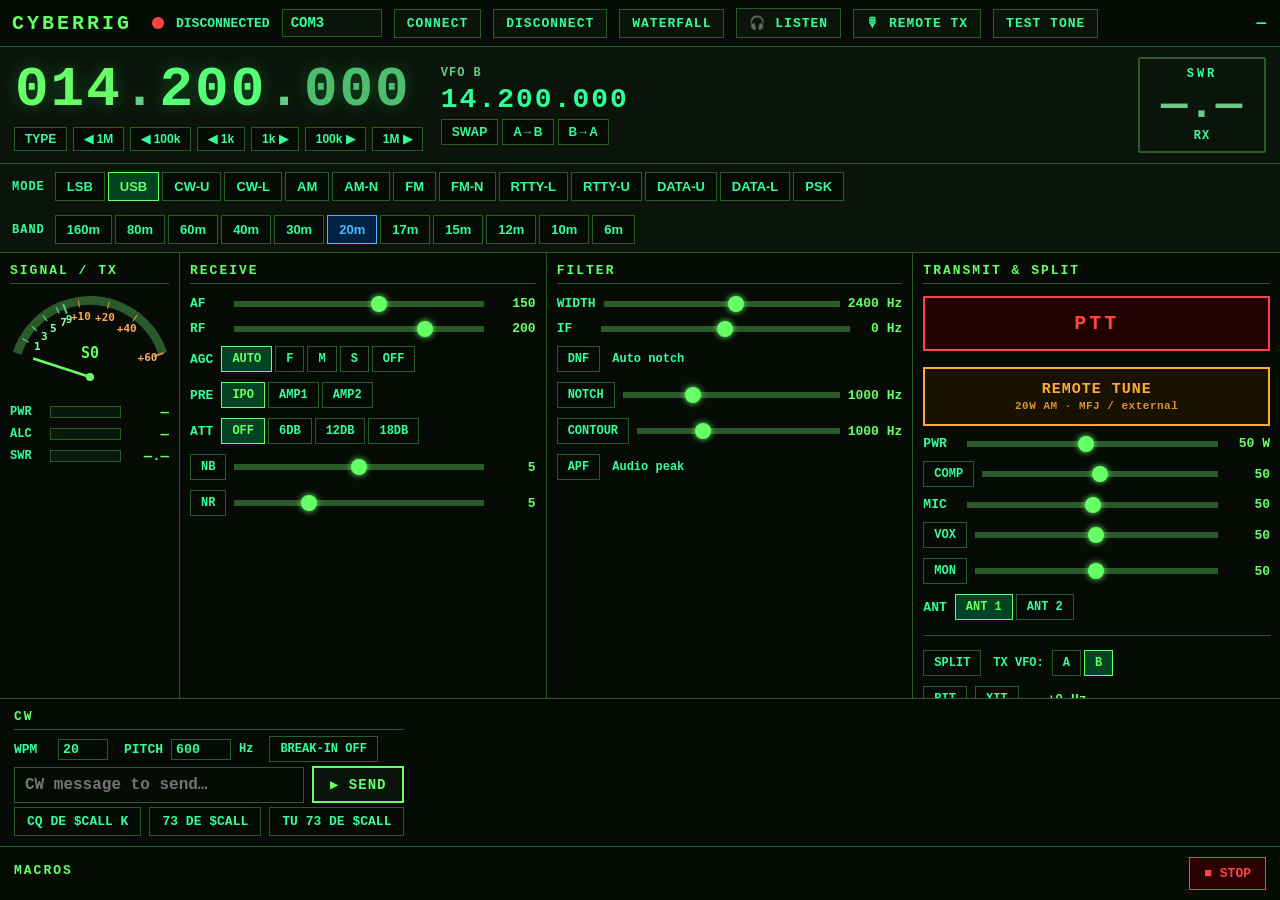
==== cyberrig/web/static/index.html @ a620d0f7 "Initial public release of CyberRig (WIP) Browser-based Yaesu FTDX10 control: CAT driver, FastAPI web" ====
<!doctype html>
<html lang="en">
<head>
<meta charset="utf-8">
<meta name="viewport" content="width=device-width, initial-scale=1, viewport-fit=cover">
<title>CyberRig — FTDX10</title>
<meta name="description" content="Yaesu FTDX10 remote rig control — VFO, S-meter, SWR, macros">
<meta name="theme-color" content="#0b140b">
<meta name="color-scheme" content="dark">
<meta name="mobile-web-app-capable" content="yes">
<meta name="apple-mobile-web-app-capable" content="yes">
<meta name="apple-mobile-web-app-status-bar-style" content="black-translucent">
<meta name="apple-mobile-web-app-title" content="CyberRig">
<meta name="application-name" content="CyberRig">
<link rel="manifest" href="/static/manifest.json">
<link rel="icon" type="image/png" sizes="32x32" href="/static/icons/favicon-32.png">
<link rel="icon" type="image/png" sizes="16x16" href="/static/icons/favicon-16.png">
<link rel="apple-touch-icon" href="/static/icons/apple-touch-icon.png">
<link rel="icon" href="/static/icons/favicon.ico" sizes="any">
<script src="/static/lan-audio.js"></script>
<script src="/static/remote-tx.js"></script>
<style>
.hdr-btn.active-listen { background: #003355; border-color: var(--blue); color: var(--blue); }
.hdr-btn.active-txarm { background: #3a2000; border-color: var(--orange); color: var(--orange); }
#ptt-btn.remote-armed {
  border-color: var(--orange); box-shadow: 0 0 8px #ff880044;
  user-select: none; -webkit-user-select: none; touch-action: none;
}
#ptt-btn.remote-armed:not(.on)::after {
  content: ' · HOLD';
  font-size: 12px; letter-spacing: 1px; opacity: 0.85;
}
#ptt-btn.remote-armed.on {
  background: var(--red); color: #000; border-color: #ff0000;
  box-shadow: 0 0 16px var(--red);
}
*, *::before, *::after { box-sizing: border-box; margin: 0; padding: 0; }
:root {
  --bg:      #060b06;
  --panel:   #0b140b;
  --border:  #2a5a2a;
  --green:   #33ff99;   /* primary text — bright */
  --gdim:    #66cc88;   /* secondary — was too dark at #007744 */
  --gbright: #66ff66;   /* active / emphasis */
  --orange:  #ffaa33;
  --red:     #ff4444;
  --blue:    #44bbff;
  --freq:    #55ff77;
  --tx-bg:   #2a0a00;
}
html, body { height: 100%; background: var(--bg); color: var(--green);
  font-family: Consolas, 'Cascadia Mono', 'Segoe UI Mono', 'Courier New', monospace;
  font-size: 15px; font-weight: 600; -webkit-font-smoothing: antialiased; }
body { display: flex; flex-direction: column; min-height: 100vh; }
button, input { font-weight: 700; }

/* ─── HEADER ─────────────────────────────────────────────────────── */
#hdr {
  display: flex; align-items: center; gap: 12px;
  background: #050c05; border-bottom: 1px solid var(--border);
  padding: 8px 12px; flex-shrink: 0; flex-wrap: wrap;
}
#hdr .logo { color: var(--gbright); font-weight: 800; font-size: 20px;
  letter-spacing: 3px; margin-right: 8px; }
#conn-dot { width: 12px; height: 12px; border-radius: 50%;
  background: var(--red); display: inline-block; }
#conn-dot.on { background: var(--gbright); box-shadow: 0 0 8px var(--gbright); }
#port-in { background: var(--panel); color: var(--green); border: 1px solid var(--border);
  padding: 5px 8px; width: 100px; font-family: inherit; font-size: 14px; font-weight: 700; }
.hdr-btn { background: var(--panel); color: var(--green); border: 1px solid var(--border);
  padding: 6px 12px; cursor: pointer; font-family: inherit; font-size: 13px; font-weight: 700;
  text-transform: uppercase; letter-spacing: 1px; }
.hdr-btn:hover { background: var(--border); color: var(--gbright); }
#tx-ind { color: var(--orange); font-weight: 800; display: none; padding: 4px 10px;
  border: 2px solid var(--orange); letter-spacing: 2px; font-size: 14px; }
#tx-ind.on { display: inline; }
#callsign { color: var(--green); margin-left: auto; letter-spacing: 2px;
  font-size: 16px; font-weight: 800; }

/* ─── FREQUENCY ──────────────────────────────────────────────────── */
#freq-area {
  background: var(--panel); border-bottom: 1px solid var(--border);
  padding: 10px 14px; display: flex; align-items: center; gap: 18px; flex-wrap: wrap;
}
#freq-main { display: flex; flex-direction: column; }
#freq-display {
  display: flex; align-items: stretch; gap: 0;
  font-size: 56px; font-weight: 800; color: var(--freq); letter-spacing: 0;
  line-height: 1; user-select: none;
  text-shadow: 0 0 18px #33ff6644;
  min-height: 1.1em;
}
#freq-display.tx { color: var(--orange); text-shadow: 0 0 18px #ff880066; }
#freq-display.tx .fdig { color: var(--orange); }
#freq-display .fsep {
  color: var(--gdim); padding: 0 2px; align-self: center;
  pointer-events: none; letter-spacing: 0;
}
#freq-display .fdig {
  display: inline-flex; align-items: center; justify-content: center;
  min-width: 0.62em; padding: 0 1px;
  cursor: ns-resize; border-radius: 3px;
  position: relative;
  color: var(--freq);
}
#freq-display .fdig.mhz { color: var(--gbright); }
#freq-display .fdig.hz { color: #55cc77; opacity: 0.92; }
#freq-display .fdig:hover {
  background: #0d3d2088;
  box-shadow: inset 0 0 0 1px #33ff6644;
}
/* Subtle top/bottom cues on hover */
#freq-display .fdig:hover::before,
#freq-display .fdig:hover::after {
  content: '';
  position: absolute; left: 15%; right: 15%; height: 2px;
  background: #66ff6644; pointer-events: none;
}
#freq-display .fdig:hover::before { top: 4px; }
#freq-display .fdig:hover::after { bottom: 4px; }
#freq-input-row { display: flex; align-items: center; gap: 6px; margin-top: 6px; }
#freq-in {
  display: none; background: var(--bg); color: var(--freq); border: 2px solid var(--freq);
  font-size: 28px; font-family: inherit; font-weight: 800; padding: 4px 8px; width: 240px;
}
.tune-btn {
  background: var(--bg); color: var(--green); border: 1px solid var(--border);
  padding: 4px 10px; cursor: pointer; font-size: 12px; font-weight: 700;
}
.tune-btn:hover { color: var(--gbright); border-color: var(--gbright); }
#vfo-b-area { display: flex; flex-direction: column; gap: 4px; }
#vfo-b-label { font-size: 12px; color: var(--gdim); font-weight: 700; letter-spacing: 1px; }
#vfo-b-freq { font-size: 28px; color: var(--green); letter-spacing: 2px; font-weight: 800; }
#vfo-btns { display: flex; gap: 4px; }
.small-btn {
  background: var(--bg); color: var(--green); border: 1px solid var(--border);
  padding: 5px 10px; cursor: pointer; font-size: 12px; font-weight: 700; text-transform: uppercase;
}
.small-btn:hover { color: var(--gbright); border-color: var(--gbright); }
.small-btn.active { background: var(--border); color: var(--gbright); }

/* ─── MODE + BAND ROWS ───────────────────────────────────────────── */
#mode-band {
  background: var(--panel); border-bottom: 1px solid var(--border);
  padding: 8px 12px; display: flex; gap: 14px; flex-wrap: wrap;
}
.mode-row, .band-row { display: flex; gap: 4px; flex-wrap: wrap; align-items: center; }
.row-label { color: var(--green); font-size: 12px; font-weight: 800; margin-right: 6px;
  letter-spacing: 1px; }
.mode-btn, .band-btn {
  background: var(--bg); color: var(--green); border: 1px solid var(--border);
  padding: 6px 11px; cursor: pointer; font-size: 13px; font-weight: 700; white-space: nowrap;
}
.mode-btn:hover, .band-btn:hover { color: var(--gbright); border-color: var(--gbright); }
.mode-btn.active { background: #004422; color: var(--gbright); border-color: var(--gbright);
  font-weight: 800; }
.band-btn.active { background: #002244; color: var(--blue); border-color: var(--blue);
  font-weight: 800; }

/* ─── MAIN CONTROLS GRID ─────────────────────────────────────────── */
#ctrl-grid {
  display: grid;
  grid-template-columns: 180px 1fr 1fr 1fr;
  gap: 0;
  flex: 1;
  overflow: auto;
}
.panel {
  border-right: 1px solid var(--border); border-bottom: 1px solid var(--border);
  padding: 10px; display: flex; flex-direction: column; gap: 10px;
}
.panel:last-child { border-right: none; }
.panel-title {
  font-size: 13px; color: var(--gbright); text-transform: uppercase;
  letter-spacing: 2px; border-bottom: 1px solid var(--border); padding-bottom: 5px;
  margin-bottom: 2px; font-weight: 800;
}

/* ─── S-METER ────────────────────────────────────────────────────── */
#smeter-canvas { display: block; width: 160px; height: 90px; }
.meter-bar-wrap { display: flex; flex-direction: column; gap: 6px; margin-top: 8px; }
.meter-row { display: flex; align-items: center; gap: 6px; }
.meter-label { font-size: 12px; color: var(--green); width: 34px; flex-shrink: 0; font-weight: 800; }
.meter-track { flex: 1; height: 12px; background: #0a1a0a; border: 1px solid var(--border);
  position: relative; overflow: hidden; }
.meter-fill { height: 100%; width: 0; transition: width 0.08s linear; }
.meter-fill.pwr { background: linear-gradient(90deg, #22cc55, var(--orange)); }
.meter-fill.alc { background: linear-gradient(90deg, #22cc55, #ffcc00 60%, var(--red)); }
.meter-fill.swr { background: linear-gradient(90deg, #33ee66 0%, #33ee66 35%, #ffcc00 50%, #ff8800 70%, var(--red) 100%); }
.meter-fill.sig { background: var(--gbright); }
.meter-num { font-size: 14px; color: var(--gbright); width: 42px; text-align: right;
  flex-shrink: 0; font-weight: 800; }
.meter-num.warn { color: var(--orange); }
.meter-num.danger { color: var(--red); text-shadow: 0 0 6px var(--red); }

/* Big SWR badge next to frequency — always on screen */
#swr-badge {
  margin-left: auto;
  min-width: 128px;
  padding: 8px 16px;
  border: 2px solid var(--border);
  background: #0a140a;
  text-align: center;
  border-radius: 2px;
}
#swr-badge.tx { border-color: var(--orange); box-shadow: 0 0 12px #ff880044; }
#swr-badge.hot { border-color: var(--red); box-shadow: 0 0 16px #ff333366; background: #1a0505; }
#swr-badge .swr-title {
  font-size: 12px; color: var(--green); letter-spacing: 3px; text-transform: uppercase;
  font-weight: 800;
}
#swr-badge .swr-value {
  font-size: 44px; font-weight: 800; color: var(--gdim); line-height: 1.1;
  letter-spacing: 1px;
}
#swr-badge.tx .swr-value { color: var(--gbright); }
#swr-badge.hot .swr-value { color: var(--red); text-shadow: 0 0 10px var(--red); }
#swr-badge .swr-hint {
  font-size: 12px; color: var(--green); letter-spacing: 1px; min-height: 14px; font-weight: 700;
}

/* ─── GENERIC CONTROLS ───────────────────────────────────────────── */
.ctrl-row { display: flex; align-items: center; gap: 8px; flex-wrap: wrap; }
.ctrl-label { font-size: 13px; color: var(--green); min-width: 36px; font-weight: 800; }
.ctrl-val { font-size: 13px; color: var(--gbright); min-width: 44px; text-align: right;
  font-weight: 800; }
input[type="range"] {
  -webkit-appearance: none; flex: 1; height: 6px;
  background: var(--border); outline: none; min-width: 60px;
}
input[type="range"]::-webkit-slider-thumb {
  -webkit-appearance: none; width: 16px; height: 16px; border-radius: 50%;
  background: var(--gbright); cursor: pointer; box-shadow: 0 0 6px var(--gbright);
}
input[type="range"]::-moz-range-thumb {
  width: 16px; height: 16px; border-radius: 50%;
  background: var(--gbright); cursor: pointer; border: none;
}
.btn-group { display: flex; gap: 3px; flex-wrap: wrap; }
.tgl {
  background: var(--bg); color: var(--green); border: 1px solid var(--border);
  padding: 5px 10px; cursor: pointer; font-size: 12px; font-family: inherit; font-weight: 700;
  text-transform: uppercase;
}
.tgl:hover { color: var(--gbright); border-color: var(--gbright); }
.tgl.active { background: #004422; color: var(--gbright); border-color: var(--gbright);
  font-weight: 800; }
.tgl.danger { border-color: #550000; }
.tgl.danger.active { background: #440000; color: var(--red); border-color: var(--red); }
.tgl.warn.active { background: #2a1a00; color: var(--orange); border-color: var(--orange); }

/* ─── PTT + REMOTE TUNE ──────────────────────────────────────────── */
#ptt-btn {
  width: 100%; padding: 14px; font-size: 20px; font-weight: 800;
  font-family: inherit; letter-spacing: 3px; cursor: pointer; border: 2px solid var(--red);
  background: #220000; color: var(--red); text-transform: uppercase; transition: all 0.1s;
}
#ptt-btn.on {
  background: var(--red); color: #000; border-color: #ff0000;
  box-shadow: 0 0 16px var(--red);
}
#remote-tune-btn {
  width: 100%; padding: 12px; font-size: 15px; font-weight: 800;
  font-family: inherit; letter-spacing: 1px; cursor: pointer;
  border: 2px solid var(--orange); background: #1a1200; color: var(--orange);
  text-transform: uppercase; transition: all 0.1s; margin-top: 6px;
}
#remote-tune-btn:hover { background: #2a1a00; }
#remote-tune-btn.on {
  background: var(--orange); color: #000; border-color: #ffcc00;
  box-shadow: 0 0 18px #ff8800aa; animation: tune-pulse 1.2s ease-in-out infinite;
}
#remote-tune-btn .tune-sub {
  display: block; font-size: 11px; font-weight: 700; letter-spacing: 0.5px;
  opacity: 0.85; margin-top: 2px; text-transform: none;
}
@keyframes tune-pulse {
  0%, 100% { box-shadow: 0 0 10px #ff880066; }
  50% { box-shadow: 0 0 22px #ffaa00cc; }
}

/* ─── CW PANEL ───────────────────────────────────────────────────── */
#cw-panel {
  border-top: 1px solid var(--border); padding: 10px 14px;
  display: flex; gap: 12px; align-items: flex-start; flex-wrap: wrap; flex-shrink: 0;
}
#cw-input {
  flex: 1; background: var(--bg); color: var(--gbright); border: 1px solid var(--border);
  font-family: inherit; font-size: 16px; font-weight: 700; padding: 8px 10px; min-width: 200px;
}
#cw-input:focus { outline: none; border-color: var(--gbright); }
#cw-send-btn {
  background: var(--panel); color: var(--gbright); border: 2px solid var(--gbright);
  padding: 8px 16px; cursor: pointer; font-family: inherit; font-size: 14px; font-weight: 800;
  letter-spacing: 1px;
}
#cw-send-btn:hover { background: var(--gbright); color: #000; }
.cw-quick-btn {
  background: var(--bg); color: var(--green); border: 1px solid var(--border);
  padding: 6px 12px; cursor: pointer; font-family: inherit; font-size: 13px; font-weight: 700;
}
.cw-quick-btn:hover { color: var(--gbright); border-color: var(--gbright); }

/* ─── MACRO PANEL ────────────────────────────────────────────────── */
#macro-panel {
  border-top: 1px solid var(--border); padding: 10px 14px;
  display: flex; gap: 8px; align-items: center; flex-wrap: wrap; flex-shrink: 0;
  background: #050c05;
}
.macro-btn {
  background: var(--panel); color: var(--green); border: 1px solid var(--border);
  padding: 8px 14px; cursor: pointer; font-family: inherit; font-size: 13px; font-weight: 700;
}
.macro-btn:hover { color: var(--gbright); border-color: var(--gbright); }
.macro-btn.running { color: var(--orange); border-color: var(--orange);
  background: #1a0f00; }
#macro-stop {
  background: #2a0000; color: var(--red); border: 1px solid var(--red);
  padding: 8px 14px; cursor: pointer; font-family: inherit; font-size: 13px; font-weight: 800;
  margin-left: auto;
}
#macro-stop:hover { background: var(--red); color: #000; }

/* ─── SPLIT/RIT section ──────────────────────────────────────────── */
.rit-row { display: flex; align-items: center; gap: 4px; }
#rit-offset-disp { font-size: 13px; color: var(--gbright); min-width: 60px; text-align: right; }

/* ─── responsive ─────────────────────────────────────────────────── */
@media (max-width: 900px) {
  #ctrl-grid { grid-template-columns: 1fr 1fr; }
}
@media (max-width: 600px) {
  #ctrl-grid { grid-template-columns: 1fr; }
  #freq-display { font-size: 32px; }
}
</style>
</head>
<body>

<!-- ═══════════════════════════════════════════════════════════════════════ -->
<!--  HEADER                                                                -->
<!-- ═══════════════════════════════════════════════════════════════════════ -->
<header id="hdr">
  <span class="logo">CYBERRIG</span>
  <span id="conn-dot" title="Connection status"></span>
  <span id="conn-label" style="font-size:13px;font-weight:700;color:var(--green)">DISCONNECTED</span>
  <input id="port-in" type="text" value="COM3" placeholder="COM port" title="Serial port">
  <button class="hdr-btn" onclick="doConnect()">CONNECT</button>
  <button class="hdr-btn" onclick="doDisconnect()">DISCONNECT</button>
  <button class="hdr-btn" onclick="openWaterfall()" title="Audio FFT waterfall (separate window)">WATERFALL</button>
  <button class="hdr-btn" id="listen-btn" onclick="toggleLanAudio()"
          title="Stream FTDX10 RX audio over Tailscale/LAN">🎧 LISTEN</button>
  <button class="hdr-btn" id="txarm-btn" onclick="toggleRemoteTxArm()"
          title="Arm remote mic TX (USB audio out + CAT PTT). Then HOLD the PTT button to talk SSB/DATA.">🎙 REMOTE TX</button>
  <button class="hdr-btn" id="txtone-btn" onclick="remoteTxTestTone()"
          title="Key radio and play 700 Hz test tone for 2s — proves USB TX path without mic">TEST TONE</button>
  <span id="tx-ind">TX</span>
  <span id="callsign">—</span>
</header>

<!-- ═══════════════════════════════════════════════════════════════════════ -->
<!--  FREQUENCY DISPLAY                                                     -->
<!-- ═══════════════════════════════════════════════════════════════════════ -->
<section id="freq-area">
  <div id="freq-main">
    <div id="freq-display"
         title="Top half of digit: + · Bottom half: − · Wheel: step that digit · Long-press or TYPE: enter freq">
      <!-- filled by renderFreqDisplay() -->
    </div>
    <div id="freq-input-row">
      <input id="freq-in" type="text" placeholder="MHz e.g. 14.2"
             onkeydown="freqKey(event)" onblur="freqCancel()">
      <button class="tune-btn" id="freq-type-btn" onclick="freqClick()"
              title="Type frequency (MHz / kHz / Hz)">TYPE</button>
      <button class="tune-btn" onclick="tune(-1000000)">◀ 1M</button>
      <button class="tune-btn" onclick="tune(-100000)">◀ 100k</button>
      <button class="tune-btn" onclick="tune(-1000)">◀ 1k</button>
      <button class="tune-btn" onclick="tune(1000)">1k ▶</button>
      <button class="tune-btn" onclick="tune(100000)">100k ▶</button>
      <button class="tune-btn" onclick="tune(1000000)">1M ▶</button>
    </div>
  </div>

  <div id="vfo-b-area">
    <div id="vfo-b-label">VFO B</div>
    <div id="vfo-b-freq">14.200.000</div>
    <div id="vfo-btns">
      <button class="small-btn" onclick="api('/api/vfo_swap')">SWAP</button>
      <button class="small-btn" onclick="api('/api/vfo_a_to_b')">A→B</button>
      <button class="small-btn" onclick="api('/api/vfo_b_to_a')">B→A</button>
    </div>
  </div>

  <!-- Always-visible SWR — critical for live tune / TX safety -->
  <div id="swr-badge" title="SWR from radio RM meter (approx. ratio during TX)">
    <div class="swr-title">SWR</div>
    <div class="swr-value" id="swr-big">—.—</div>
    <div class="swr-hint" id="swr-hint">RX</div>
  </div>
</section>

<!-- ═══════════════════════════════════════════════════════════════════════ -->
<!--  MODE + BAND ROWS                                                      -->
<!-- ═══════════════════════════════════════════════════════════════════════ -->
<section id="mode-band">
  <div class="mode-row">
    <span class="row-label">MODE</span>
    <div id="mode-btns" class="btn-group">
      <!-- filled by JS -->
    </div>
  </div>
  <div class="band-row">
    <span class="row-label">BAND</span>
    <div class="btn-group" id="band-btns">
      <!-- filled by JS -->
    </div>
  </div>
</section>

<!-- ═══════════════════════════════════════════════════════════════════════ -->
<!--  MAIN CONTROLS GRID                                                    -->
<!-- ═══════════════════════════════════════════════════════════════════════ -->
<div id="ctrl-grid">

  <!-- ── S-METER + TX METERS (always visible) ──────────────────────── -->
  <div class="panel" id="smeter-panel">
    <div class="panel-title">Signal / TX</div>
    <canvas id="smeter-canvas" width="160" height="90"></canvas>
    <div class="meter-bar-wrap" id="tx-meters">
      <div class="meter-row">
        <span class="meter-label">PWR</span>
        <div class="meter-track"><div class="meter-fill pwr" id="m-pwr"></div></div>
        <span class="meter-num" id="m-pwr-num">—</span>
      </div>
      <div class="meter-row">
        <span class="meter-label">ALC</span>
        <div class="meter-track"><div class="meter-fill alc" id="m-alc"></div></div>
        <span class="meter-num" id="m-alc-num">—</span>
      </div>
      <div class="meter-row">
        <span class="meter-label">SWR</span>
        <div class="meter-track"><div class="meter-fill swr" id="m-swr"></div></div>
        <span class="meter-num" id="m-swr-num">—.—</span>
      </div>
    </div>
  </div>

  <!-- ── RX CONTROLS ───────────────────────────────────────────────── -->
  <div class="panel">
    <div class="panel-title">Receive</div>

    <div class="ctrl-row">
      <span class="ctrl-label">AF</span>
      <input type="range" min="0" max="255" value="150" id="af-sl"
             oninput="sliderChange('af_gain','af-sl','af-val', v => api('/api/af_gain',{val:+v}))">
      <span class="ctrl-val" id="af-val">150</span>
    </div>
    <div class="ctrl-row">
      <span class="ctrl-label">RF</span>
      <input type="range" min="0" max="255" value="200" id="rf-sl"
             oninput="sliderChange('rf_gain','rf-sl','rf-val', v => api('/api/rf_gain',{val:+v}))">
      <span class="ctrl-val" id="rf-val">200</span>
    </div>

    <div class="ctrl-row">
      <span class="ctrl-label" style="min-width:20px">AGC</span>
      <div class="btn-group" id="agc-btns">
        <button class="tgl" onclick="setAGC('AUTO')">AUTO</button>
        <button class="tgl" onclick="setAGC('FAST')">F</button>
        <button class="tgl" onclick="setAGC('MID')">M</button>
        <button class="tgl" onclick="setAGC('SLOW')">S</button>
        <button class="tgl" onclick="setAGC('OFF')">OFF</button>
      </div>
    </div>

    <div class="ctrl-row">
      <span class="ctrl-label" style="min-width:20px">PRE</span>
      <div class="btn-group" id="preamp-btns">
        <button class="tgl" onclick="api('/api/preamp',{mode:'IPO'})">IPO</button>
        <button class="tgl" onclick="api('/api/preamp',{mode:'AMP1'})">AMP1</button>
        <button class="tgl" onclick="api('/api/preamp',{mode:'AMP2'})">AMP2</button>
      </div>
    </div>
    <div class="ctrl-row">
      <span class="ctrl-label" style="min-width:20px">ATT</span>
      <div class="btn-group" id="att-btns">
        <button class="tgl" onclick="api('/api/att',{mode:'OFF'})">OFF</button>
        <button class="tgl" onclick="api('/api/att',{mode:'6dB'})">6dB</button>
        <button class="tgl" onclick="api('/api/att',{mode:'12dB'})">12dB</button>
        <button class="tgl" onclick="api('/api/att',{mode:'18dB'})">18dB</button>
      </div>
    </div>

    <div class="ctrl-row">
      <button class="tgl" id="nb-btn" onclick="toggleNB()">NB</button>
      <input type="range" min="0" max="10" value="5" id="nb-sl"
             oninput="sliderChange('nb_level','nb-sl','nb-val', v => api('/api/nb',{on:state.nb,level:+v}))">
      <span class="ctrl-val" id="nb-val">5</span>
    </div>
    <div class="ctrl-row">
      <button class="tgl" id="nr-btn" onclick="toggleNR()">NR</button>
      <input type="range" min="1" max="15" value="5" id="nr-sl"
             oninput="sliderChange('nr_level','nr-sl','nr-val', v => api('/api/nr',{on:state.nr,level:+v}))">
      <span class="ctrl-val" id="nr-val">5</span>
    </div>
  </div>

  <!-- ── FILTER ────────────────────────────────────────────────────── -->
  <div class="panel">
    <div class="panel-title">Filter</div>

    <div class="ctrl-row">
      <span class="ctrl-label">WIDTH</span>
      <input type="range" min="0" max="23" value="13" id="sh-sl"
             oninput="shChange()">
      <span class="ctrl-val" id="sh-val">2400 Hz</span>
    </div>
    <div class="ctrl-row">
      <span class="ctrl-label">IF</span>
      <input type="range" min="-1200" max="1200" step="20" value="0" id="ifs-sl"
             oninput="ifsChange()">
      <span class="ctrl-val" id="ifs-val">0</span>
    </div>

    <div class="ctrl-row">
      <button class="tgl" id="dnf-btn" onclick="toggleDNF()">DNF</button>
      <span style="font-size:12px;font-weight:700;color:var(--green);margin-left:4px">Auto notch</span>
    </div>

    <div class="ctrl-row">
      <button class="tgl" id="notch-btn" onclick="toggleNotch()">NOTCH</button>
      <input type="range" min="10" max="3200" step="10" value="1000" id="notch-sl"
             oninput="notchFreqChange()">
      <span class="ctrl-val" id="notch-val">1000</span>
    </div>

    <div class="ctrl-row">
      <button class="tgl" id="ctr-btn" onclick="toggleContour()">CONTOUR</button>
      <input type="range" min="10" max="3200" step="10" value="1000" id="ctr-sl"
             oninput="ctrFreqChange()">
      <span class="ctrl-val" id="ctr-val">1000</span>
    </div>

    <div class="ctrl-row">
      <button class="tgl" id="apf-btn" onclick="toggleAPF()">APF</button>
      <span style="font-size:12px;font-weight:700;color:var(--green);margin-left:4px">Audio peak</span>
    </div>
  </div>

  <!-- ── TX + SPLIT/RIT ────────────────────────────────────────────── -->
  <div class="panel">
    <div class="panel-title">Transmit &amp; Split</div>

    <button type="button" id="ptt-btn">PTT</button>
    <!-- Remote autotuner (MFJ-994BRT) — continuous ~20W AM carrier. NOT internal ATU. -->
    <button id="remote-tune-btn" onclick="toggleRemoteTune()"
            title="Keys ~20W AM carrier for remote autotuner (MFJ). Not the FTDX10 internal ATU.">
      <span id="remote-tune-label">REMOTE TUNE</span>
      <span class="tune-sub" id="remote-tune-sub">20W AM · MFJ / external</span>
    </button>

    <div class="ctrl-row">
      <span class="ctrl-label">PWR</span>
      <input type="range" min="5" max="100" value="50" id="pwr-sl"
             oninput="sliderChange('power','pwr-sl','pwr-val', v => api('/api/power',{watts:+v}))">
      <span class="ctrl-val" id="pwr-val">50 W</span>
    </div>

    <div class="ctrl-row">
      <button class="tgl" id="comp-btn" onclick="toggleComp()">COMP</button>
      <input type="range" min="0" max="100" value="50" id="comp-sl"
             oninput="sliderChange('comp_level','comp-sl','comp-val', v => api('/api/compressor',{on:state.compressor,level:+v}))">
      <span class="ctrl-val" id="comp-val">50</span>
    </div>
    <div class="ctrl-row">
      <span class="ctrl-label">MIC</span>
      <input type="range" min="0" max="100" value="50" id="mic-sl"
             oninput="sliderChange('mic_gain','mic-sl','mic-val', v => api('/api/mic_gain',{val:+v}))">
      <span class="ctrl-val" id="mic-val">50</span>
    </div>
    <div class="ctrl-row">
      <button class="tgl" id="vox-btn" onclick="toggleVOX()">VOX</button>
      <input type="range" min="0" max="100" value="50" id="vox-sl"
             oninput="sliderChange('vox_gain','vox-sl','vox-val', v => api('/api/vox',{on:state.vox,gain:+v}))">
      <span class="ctrl-val" id="vox-val">50</span>
    </div>
    <div class="ctrl-row">
      <button class="tgl" id="mon-btn" onclick="toggleMon()">MON</button>
      <input type="range" min="0" max="100" value="50" id="mon-sl"
             oninput="sliderChange('mon_level','mon-sl','mon-val', v => api('/api/monitor',{on:state.monitor,level:+v}))">
      <span class="ctrl-val" id="mon-val">50</span>
    </div>

    <div class="ctrl-row">
      <span class="ctrl-label" style="min-width:20px">ANT</span>
      <div class="btn-group" id="ant-btns">
        <button class="tgl" onclick="api('/api/antenna',{ant:1})">ANT 1</button>
        <button class="tgl" onclick="api('/api/antenna',{ant:2})">ANT 2</button>
      </div>
    </div>

    <hr style="border-color:var(--border); margin:4px 0">

    <div class="ctrl-row">
      <button class="tgl" id="split-btn" onclick="toggleSplit()">SPLIT</button>
      <span style="font-size:12px;font-weight:700;color:var(--green);margin-left:4px">TX VFO:</span>
      <div class="btn-group" id="txvfo-btns">
        <button class="tgl" onclick="api('/api/split',{on:state.split,tx_vfo:'A'})">A</button>
        <button class="tgl" onclick="api('/api/split',{on:state.split,tx_vfo:'B'})">B</button>
      </div>
    </div>

    <div class="ctrl-row">
      <button class="tgl" id="rit-btn" onclick="toggleRIT()">RIT</button>
      <button class="tgl" id="xit-btn" onclick="toggleXIT()">XIT</button>
      <span class="ctrl-val" id="rit-offset-disp">+0 Hz</span>
    </div>
    <div class="ctrl-row rit-row">
      <button class="tgl" onclick="api('/api/rit_down')" title="-100 Hz">◀</button>
      <button class="tgl" onclick="api('/api/rit_clear')">ZERO</button>
      <button class="tgl" onclick="api('/api/rit_up')" title="+100 Hz">▶</button>
    </div>
  </div>

</div><!-- #ctrl-grid -->

<!-- ═══════════════════════════════════════════════════════════════════════ -->
<!--  CW PANEL                                                              -->
<!-- ═══════════════════════════════════════════════════════════════════════ -->
<section id="cw-panel">
  <div style="display:flex;flex-direction:column;gap:4px;min-width:200px">
    <div class="panel-title">CW</div>
    <div class="ctrl-row">
      <span class="ctrl-label">WPM</span>
      <input type="number" min="4" max="60" value="20" id="cw-wpm"
             style="width:50px;background:var(--bg);color:var(--green);border:1px solid var(--border);font-family:inherit;padding:2px 4px"
             onchange="api('/api/cw_speed',{wpm:+this.value})">
      <span class="ctrl-label" style="margin-left:8px">PITCH</span>
      <input type="number" min="300" max="1050" step="10" value="600" id="cw-pitch"
             style="width:60px;background:var(--bg);color:var(--green);border:1px solid var(--border);font-family:inherit;padding:2px 4px"
             onchange="api('/api/cw_pitch',{hz:+this.value})">
      <span style="font-size:12px;font-weight:700;color:var(--green)">Hz</span>
      <button class="tgl" id="bi-btn" onclick="toggleBI()" style="margin-left:8px">BREAK-IN OFF</button>
    </div>
    <div class="ctrl-row" style="flex-wrap:nowrap">
      <input id="cw-input" type="text" placeholder="CW message to send…">
      <button id="cw-send-btn" onclick="cwSend()">▶ SEND</button>
    </div>
    <div class="ctrl-row">
      <button class="cw-quick-btn" id="cq-btn" onclick="cwQuick('cq')">CQ DE $CALL K</button>
      <button class="cw-quick-btn" onclick="cwQuick('73')">73 DE $CALL</button>
      <button class="cw-quick-btn" onclick="cwQuick('tu')">TU 73 DE $CALL</button>
    </div>
  </div>
</section>

<!-- ═══════════════════════════════════════════════════════════════════════ -->
<!--  MACRO PANEL                                                           -->
<!-- ═══════════════════════════════════════════════════════════════════════ -->
<section id="macro-panel">
  <span class="panel-title" style="border:none;margin-right:4px">MACROS</span>
  <div id="macro-btns" style="display:flex;gap:4px;flex-wrap:wrap;flex:1"></div>
  <button id="macro-stop" onclick="api('/api/macros/stop')">■ STOP</button>
</section>

<!-- ═══════════════════════════════════════════════════════════════════════ -->
<!--  JAVASCRIPT                                                            -->
<!-- ═══════════════════════════════════════════════════════════════════════ -->
<script>
const MODES = ['LSB','USB','CW-U','CW-L','AM','AM-N','FM','FM-N',
               'RTTY-L','RTTY-U','DATA-U','DATA-L','PSK'];
const BANDS = ['160m','80m','60m','40m','30m','20m','17m','15m','12m','10m','6m'];
const BAND_FREQ = {
  '160m':1850000,'80m':3800000,'60m':5371500,'40m':7200000,
  '30m':10125000,'20m':14200000,'17m':18130000,'15m':21300000,
  '12m':24940000,'10m':28500000,'6m':50125000
};
const BAND_EDGES = {
  '160m':[1800000,2000000],'80m':[3500000,4000000],'60m':[5330500,5403500],
  '40m':[7000000,7300000],'30m':[10100000,10150000],'20m':[14000000,14350000],
  '17m':[18068000,18168000],'15m':[21000000,21450000],'12m':[24890000,24990000],
  '10m':[28000000,29700000],'6m':[50000000,54000000]
};
let callsign = '';
let macros = [];

let state = {
  connected:false, freq_a:14200000, freq_b:14200000, mode:'USB',
  smeter:0, is_tx:false, power:50, power_meter:0, alc_meter:0, swr_meter:0,
  tune_active:false, tune_watts:20, tune_mode:'AM', tune_timeout_sec:90,
  po_max_watts:100, po_cal:0.67,
  split:false, tx_vfo:'B', rit:false, xit:false, rit_offset:0,
  sh:13, sh_hz:2400, if_shift:0, af_gain:150, rf_gain:200,
  agc:'AUTO', preamp:'IPO', att:'OFF', nb:false, nb_level:5,
  nr:false, nr_level:5, dnf:false, notch:false, notch_pos:1000,
  contour:false, contour_freq:1000, apf:false, compressor:false, comp_level:50,
  vox:false, vox_gain:50, vox_delay:100, monitor:false, mon_level:50,
  cw_speed:20, cw_pitch:600, cw_breakin:false, cw_delay:200,
  antenna:1, locked:false, mic_gain:50, macro_running:false
};

// ── Helpers ────────────────────────────────────────────────────────────
function formatFreq(hz) {
  const M = Math.floor(hz / 1000000);
  const k = Math.floor((hz % 1000000) / 1000);
  const h = hz % 1000;
  return `${M}.${String(k).padStart(3,'0')}.${String(h).padStart(3,'0')}`;
}

// 9 digits MMM.kkk.hhh — step for digit index 0..8 (100 MHz … 1 Hz)
const DIGIT_STEPS = [1e8, 1e7, 1e6, 1e5, 1e4, 1e3, 1e2, 1e1, 1e0];
// Long-press opens type-in; short press always nudges (never opens entry on double-click).
const FREQ_LONG_PRESS_MS = 650;
let _digitPtr = null; // { idx, y0, timer, opened }

function renderFreqDisplay(hz) {
  const el = document.getElementById('freq-display');
  if (!el || el.dataset.editing === '1') return;
  const digits = String(Math.max(0, Math.min(999999999, Math.round(hz)))).padStart(9, '0');
  // Rebuild only if digit string changed (preserve hover DOM stability where possible)
  if (el.dataset.digits === digits && el.childElementCount > 0) return;
  el.dataset.digits = digits;
  el.innerHTML = '';
  for (let i = 0; i < 9; i++) {
    if (i === 3 || i === 6) {
      const sep = document.createElement('span');
      sep.className = 'fsep';
      sep.textContent = '.';
      el.appendChild(sep);
    }
    const d = document.createElement('span');
    d.className = 'fdig' + (i < 3 ? ' mhz' : i >= 6 ? ' hz' : '');
    d.dataset.idx = String(i);
    d.textContent = digits[i];
    // pointer events: short = top/bottom nudge; long-press = type entry (no dblclick)
    d.addEventListener('pointerdown', onDigitPointerDown);
    d.addEventListener('pointerup', onDigitPointerUp);
    d.addEventListener('pointercancel', onDigitPointerCancel);
    d.addEventListener('lostpointercapture', onDigitPointerCancel);
    d.addEventListener('wheel', onDigitWheel, { passive: false });
    // Never open type-in on double-click — rapid nudges must stay pure nudges
    d.addEventListener('dblclick', (e) => { e.preventDefault(); e.stopPropagation(); });
    el.appendChild(d);
  }
}

function _clearDigitPtr() {
  if (_digitPtr && _digitPtr.timer) clearTimeout(_digitPtr.timer);
  _digitPtr = null;
}

function onDigitPointerDown(e) {
  // Left button / touch / pen only
  if (e.pointerType === 'mouse' && e.button !== 0) return;
  e.preventDefault();
  e.stopPropagation();
  const idx = +e.currentTarget.dataset.idx;
  if (idx < 0 || idx > 8) return;
  const rect = e.currentTarget.getBoundingClientRect();
  const y = e.clientY - rect.top;
  _clearDigitPtr();
  _digitPtr = {
    idx,
    y0: y,
    h: rect.height,
    opened: false,
    el: e.currentTarget,
    timer: setTimeout(() => {
      if (!_digitPtr) return;
      _digitPtr.opened = true;
      freqClick();
    }, FREQ_LONG_PRESS_MS),
  };
  try { e.currentTarget.setPointerCapture(e.pointerId); } catch (_) {}
}

function onDigitPointerUp(e) {
  e.preventDefault();
  e.stopPropagation();
  const p = _digitPtr;
  if (!p) return;
  const wasOpen = p.opened;
  const idx = p.idx;
  const y = (e.clientY != null && p.el)
    ? (e.clientY - p.el.getBoundingClientRect().top)
    : p.y0;
  const h = p.h || 1;
  _clearDigitPtr();
  try { e.currentTarget.releasePointerCapture(e.pointerId); } catch (_) {}
  if (wasOpen) return; // long-press already opened type-in
  // Short press: top half + / bottom half −
  const dir = (y < h / 2) ? 1 : -1;
  tune(dir * DIGIT_STEPS[idx]);
}

function onDigitPointerCancel() {
  _clearDigitPtr();
}

function onDigitWheel(e) {
  e.preventDefault();
  e.stopPropagation();
  const idx = +e.currentTarget.dataset.idx;
  const step = DIGIT_STEPS[Number.isFinite(idx) ? idx : 5];
  const dir = e.deltaY < 0 ? 1 : -1;
  tune(dir * step);
}

function freqBand(hz) {
  for (const [b,[lo,hi]] of Object.entries(BAND_EDGES))
    if (hz >= lo && hz <= hi) return b;
  return null;
}

async function api(path, body = {}) {
  try {
    const r = await fetch(path, {
      method: 'POST',
      headers: {'Content-Type':'application/json'},
      body: JSON.stringify(body)
    });
    return r.json();
  } catch (e) { console.error('api', path, e); }
}

const _debounceMap = {};
function debounce(key, fn, ms = 150) {
  clearTimeout(_debounceMap[key]);
  _debounceMap[key] = setTimeout(fn, ms);
}

// ── WebSocket ──────────────────────────────────────────────────────────
function connectWS() {
  const proto = location.protocol === 'https:' ? 'wss:' : 'ws:';
  const ws = new WebSocket(`${proto}//${location.host}/ws`);
  ws.onopen = () => console.log('WS connected');
  ws.onmessage = e => {
    Object.assign(state, JSON.parse(e.data));
    updateUI();
  };
  ws.onclose = () => {
    console.log('WS closed, retrying…');
    setTimeout(connectWS, 3000);
  };
  ws.onerror = () => ws.close();
}

// ── Build static UI elements ───────────────────────────────────────────
function buildModeButtons() {
  const c = document.getElementById('mode-btns');
  MODES.forEach(m => {
    const b = document.createElement('button');
    b.className = 'mode-btn'; b.textContent = m; b.dataset.mode = m;
    b.onclick = () => api('/api/mode', {mode: m});
    c.appendChild(b);
  });
}
function buildBandButtons() {
  const c = document.getElementById('band-btns');
  BANDS.forEach(b => {
    const btn = document.createElement('button');
    btn.className = 'band-btn'; btn.textContent = b; btn.dataset.band = b;
    btn.onclick = () => api('/api/band', {band: b});
    c.appendChild(btn);
  });
}
function buildMacroButtons() {
  fetch('/api/macros').then(r => r.json()).then(data => {
    macros = data;
    const c = document.getElementById('macro-btns');
    c.innerHTML = '';
    macros.forEach((m, i) => {
      const b = document.createElement('button');
      b.className = 'macro-btn';
      b.textContent = m.key ? `${m.name} [${m.key}]` : m.name;
      b.dataset.idx = i;
      b.onclick = () => api(`/api/macros/run/${i}`);
      c.appendChild(b);
    });
  });
}

// ── UI update from state ───────────────────────────────────────────────
function updateUI() {
  // Connection
  const dot = document.getElementById('conn-dot');
  const lbl = document.getElementById('conn-label');
  dot.className = state.connected ? 'on' : '';
  lbl.textContent = state.connected ? 'CONNECTED' : 'DISCONNECTED';

  // TX indicator
  const txInd = document.getElementById('tx-ind');
  txInd.className = state.is_tx ? 'on' : '';
  document.body.style.background = state.is_tx ? 'var(--tx-bg)' : 'var(--bg)';

  // PTT button — do NOT wipe remote-armed classes (that was killing hold-to-talk)
  updatePttButton();

  // Remote TUNE (MFJ) — separate from internal ATU
  const rtBtn = document.getElementById('remote-tune-btn');
  const rtLbl = document.getElementById('remote-tune-label');
  const rtSub = document.getElementById('remote-tune-sub');
  if (rtBtn) {
    rtBtn.classList.toggle('on', !!state.tune_active);
    if (rtLbl) rtLbl.textContent = state.tune_active ? '● TUNING' : 'REMOTE TUNE';
    if (rtSub) {
      const w = state.tune_watts || 20;
      const m = state.tune_mode || 'AM';
      rtSub.textContent = state.tune_active
        ? `${w}W ${m} · tap to stop`
        : `${w}W ${m} · MFJ / external`;
    }
  }

  // Frequency (per-digit top/bottom click)
  const freqEl = document.getElementById('freq-display');
  const editing = document.getElementById('freq-in').style.display === 'inline-block';
  if (!editing) renderFreqDisplay(state.freq_a);
  freqEl.classList.toggle('tx', !!state.is_tx);
  document.getElementById('vfo-b-freq').textContent = formatFreq(state.freq_b);

  // Mode buttons
  document.querySelectorAll('.mode-btn').forEach(b => {
    b.classList.toggle('active', b.dataset.mode === state.mode);
  });

  // Band buttons
  const band = freqBand(state.freq_a);
  document.querySelectorAll('.band-btn').forEach(b => {
    b.classList.toggle('active', b.dataset.band === band);
  });

  // S-meter / TX meters (SWR always on dash — critical)
  drawSMeter(state.smeter);
  updateTxMeters();

  // RX sliders (don't override while user is dragging — handled by debounce)
  syncSlider('af-sl', 'af-val', state.af_gain, v => v);
  syncSlider('rf-sl', 'rf-val', state.rf_gain, v => v);
  syncSlider('nb-sl', 'nb-val', state.nb_level, v => v);
  syncSlider('nr-sl', 'nr-val', state.nr_level, v => v);
  syncSlider('sh-sl', 'sh-val', state.sh, v => (state.sh_hz || 0) + ' Hz');
  syncSlider('ifs-sl', 'ifs-val', state.if_shift, v => v + ' Hz');

  // AGC
  document.querySelectorAll('#agc-btns .tgl').forEach(b => {
    b.classList.toggle('active', b.textContent === state.agc ||
      (b.textContent === 'AUTO' && state.agc.startsWith('AUTO')));
  });

  // Preamp / ATT
  setGroupActive('preamp-btns', state.preamp);
  setGroupActive('att-btns', state.att);

  // NB / NR
  setTgl('nb-btn', state.nb);
  setTgl('nr-btn', state.nr);

  // Filter toggles
  setTgl('dnf-btn', state.dnf);
  setTgl('notch-btn', state.notch);
  setTgl('ctr-btn', state.contour);
  setTgl('apf-btn', state.apf);
  syncSlider('notch-sl', 'notch-val', state.notch_pos, v => v + ' Hz');
  syncSlider('ctr-sl', 'ctr-val', state.contour_freq, v => v + ' Hz');

  // TX controls
  syncSlider('pwr-sl', 'pwr-val', state.power, v => v + ' W');
  syncSlider('comp-sl', 'comp-val', state.comp_level, v => v);
  syncSlider('mic-sl', 'mic-val', state.mic_gain, v => v);
  syncSlider('vox-sl', 'vox-val', state.vox_gain, v => v);
  syncSlider('mon-sl', 'mon-val', state.mon_level, v => v);
  setTgl('comp-btn', state.compressor);
  setTgl('vox-btn', state.vox);
  setTgl('mon-btn', state.monitor);

  // Antenna
  document.querySelectorAll('#ant-btns .tgl').forEach((b, i) => {
    b.classList.toggle('active', (i + 1) === state.antenna);
  });

  // Split / RIT / XIT
  setTgl('split-btn', state.split, 'warn');
  document.querySelectorAll('#txvfo-btns .tgl').forEach((b, i) => {
    b.classList.toggle('active', (i === 0 ? 'A' : 'B') === state.tx_vfo);
  });
  setTgl('rit-btn', state.rit, 'warn');
  setTgl('xit-btn', state.xit, 'warn');
  const sign = state.rit_offset >= 0 ? '+' : '';
  document.getElementById('rit-offset-disp').textContent = `${sign}${state.rit_offset} Hz`;

  // CW
  const cwWpm = document.getElementById('cw-wpm');
  if (document.activeElement !== cwWpm) cwWpm.value = state.cw_speed;
  const cwPitch = document.getElementById('cw-pitch');
  if (document.activeElement !== cwPitch) cwPitch.value = state.cw_pitch;
  const biBtn = document.getElementById('bi-btn');
  biBtn.textContent = state.cw_breakin ? 'BREAK-IN ON' : 'BREAK-IN OFF';
  setTgl('bi-btn', state.cw_breakin);

  // Macros
  document.querySelectorAll('.macro-btn').forEach(b => {
    b.classList.toggle('running', state.macro_running &&
      parseInt(b.dataset.idx) === _runningIdx);
  });
}

let _runningIdx = -1;

function setBar(id, pct) {
  document.getElementById(id).style.width = Math.min(100, pct) + '%';
}

function setTgl(id, on, cls = '') {
  const el = document.getElementById(id);
  if (!el) return;
  el.classList.toggle('active', !!on);
  if (cls) el.classList.toggle(cls, true);
}

function setGroupActive(groupId, activeText) {
  document.querySelectorAll(`#${groupId} .tgl`).forEach(b => {
    b.classList.toggle('active', b.textContent === activeText);
  });
}

const _syncLock = new Set();
function syncSlider(slId, valId, val, fmt) {
  if (_syncLock.has(slId)) return;
  const sl = document.getElementById(slId);
  const vl = document.getElementById(valId);
  if (sl && Math.abs(+sl.value - val) > 0.5) sl.value = val;
  if (vl) vl.textContent = fmt(val);
}

function sliderChange(stateKey, slId, valId, apiFn) {
  const v = document.getElementById(slId).value;
  document.getElementById(valId).textContent = document.getElementById(slId).value +
    (valId.includes('pwr') ? ' W' : valId.includes('ifs') ? ' Hz' : '');
  state[stateKey] = +v;
  _syncLock.add(slId);
  debounce(slId, () => { apiFn(v); setTimeout(() => _syncLock.delete(slId), 500); });
}

// ── Yaesu RM SWR raw (0–255) → approximate ratio ───────────────────────
// Piecewise curve matching typical FTDX faceplate marks (1 / 1.5 / 2 / 3).
// Returns null when there is no meaningful RF (raw 0) — never fake "1.0".
function rawToSwr(raw) {
  const r = Math.max(0, Math.min(255, +raw || 0));
  if (r <= 0) return null;
  if (r < 51)  return 1.0 + (r / 51) * 0.5;           // 1.0 → 1.5
  if (r < 102) return 1.5 + ((r - 51) / 51) * 0.5;    // 1.5 → 2.0
  if (r < 153) return 2.0 + ((r - 102) / 51) * 1.0;   // 2.0 → 3.0
  return Math.min(9.9, 3.0 + ((r - 153) / 102) * 2.0); // 3.0 → ~5
}

function swrClass(swr) {
  if (swr == null) return '';
  if (swr >= 2.0) return 'danger';
  if (swr >= 1.5) return 'warn';
  return '';
}

function swrHint(swr, isTx, hasRf) {
  if (!isTx) return 'RX';
  // During TX, CAT meters can lag on USB-audio key-up — don't scream NO RF
  if (!hasRf) {
    if (state.tune_active) return 'TUNE';
    return 'TX';  // keyed; wait for PO/ALC (USB audio path)
  }
  if (swr == null) return 'TX';
  if (swr < 1.5) return 'GOOD';
  if (swr < 2.0) return 'OK';
  if (swr < 3.0) return 'HIGH';
  return 'STOP';
}

// Yaesu RM PO (0–255) → watts.
// Linear raw/255*100 over-reads ~1.5× near 20W on FTDX10 (external meter cal).
// W = (raw/255) * po_max_watts * po_cal   (default cal 0.67 → 30→~20).
function rawToWatts(raw) {
  const maxW = +(state.po_max_watts || 100);
  const cal = (state.po_cal != null && state.po_cal > 0) ? +state.po_cal : 0.67;
  const w = (Math.max(0, Math.min(255, +raw || 0)) / 255) * maxW * cal;
  return Math.round(Math.max(0, Math.min(maxW, w)));
}

// Hold last TX meter snapshot briefly after unkey so the operator can read it
let _txMeterHold = { t: 0, pwr: 0, alc: 0, swr: 0 };

function updateTxMeters() {
  const tx = !!state.is_tx;
  let pwrRaw = state.power_meter || 0;
  let alcRaw = state.alc_meter || 0;
  let swrRaw = state.swr_meter || 0;

  if (tx && pwrRaw > 0) {
    _txMeterHold = { t: Date.now(), pwr: pwrRaw, alc: alcRaw, swr: swrRaw };
  } else if (!tx && Date.now() - _txMeterHold.t < 2500) {
    // Show peak for 2.5s after unkey
    pwrRaw = _txMeterHold.pwr;
    alcRaw = _txMeterHold.alc;
    swrRaw = _txMeterHold.swr;
  } else if (!tx) {
    pwrRaw = alcRaw = swrRaw = 0;
  }

  const show = tx || (Date.now() - _txMeterHold.t < 2500 && _txMeterHold.pwr > 0);
  const hasRf = pwrRaw >= 3;
  // Dummy load / excellent match often reports SWR raw ≈ 0 → treat as 1.0 when RF present
  let swr = null;
  if (hasRf) {
    swr = (swrRaw <= 0) ? 1.0 : rawToSwr(swrRaw);
  }
  const approxW = hasRf ? rawToWatts(pwrRaw) : 0;
  const setW = state.power || 0;

  setBar('m-pwr', show ? (pwrRaw / 255 * 100) : 0);
  setBar('m-alc', show ? (alcRaw / 255 * 100) : 0);
  const swrPct = (swr != null) ? Math.min(100, Math.max(0, (swr - 1.0) / 2.0 * 100)) : 0;
  setBar('m-swr', show ? swrPct : 0);

  const pwrEl = document.getElementById('m-pwr-num');
  const alcEl = document.getElementById('m-alc-num');
  const swrEl = document.getElementById('m-swr-num');
  if (show && hasRf) {
    pwrEl.textContent = approxW + 'W';
    pwrEl.title = `PO≈${approxW}W (set ${setW}W, raw ${pwrRaw}/255, cal ${state.po_cal || 0.67})`;
    alcEl.textContent = Math.round(alcRaw / 255 * 100);
    swrEl.textContent = swr != null ? swr.toFixed(1) : '—.—';
  } else if (tx) {
    pwrEl.textContent = '…';
    pwrEl.title = 'Waiting for PO from CAT…';
    alcEl.textContent = '…';
    swrEl.textContent = '…';
  } else {
    pwrEl.textContent = '—';
    pwrEl.title = '';
    alcEl.textContent = '—';
    swrEl.textContent = '—.—';
  }
  swrEl.className = 'meter-num ' + swrClass(swr);

  const badge = document.getElementById('swr-badge');
  const big = document.getElementById('swr-big');
  const hint = document.getElementById('swr-hint');
  if (show && hasRf && swr != null) {
    big.textContent = swr.toFixed(1);
    hint.textContent = swrHint(swr, true, true);
    badge.classList.toggle('hot', swr >= 2.0);
    badge.classList.toggle('tx', swr < 2.0);
  } else if (tx) {
    big.textContent = '—.—';
    hint.textContent = swrHint(null, true, false);
    badge.classList.remove('hot');
    badge.classList.toggle('tx', !!state.tune_active);
  } else {
    big.textContent = '—.—';
    hint.textContent = 'RX';
    badge.classList.remove('tx', 'hot');
  }
}

// ── S-Meter canvas ─────────────────────────────────────────────────────
function drawSMeter(raw) {
  const canvas = document.getElementById('smeter-canvas');
  const ctx = canvas.getContext('2d');
  const W = canvas.width, H = canvas.height;
  ctx.clearRect(0, 0, W, H);

  const cx = W / 2, cy = H * 0.9;
  const R = Math.min(W * 0.48, H * 0.85);
  const startA = Math.PI * 1.1;   // ~198°
  const endA   = Math.PI * 1.9;   // ~342°
  const span   = endA - startA;

  // Background arc
  ctx.beginPath();
  ctx.arc(cx, cy, R, startA, endA);
  ctx.strokeStyle = '#2a5a2a';
  ctx.lineWidth = 9;
  ctx.stroke();

  // Scale: 0-50, S9 ≈ 18, S9+60 ≈ 50
  const s9 = 18, max = 50;
  const val = Math.min(raw, max);

  if (val > 0) {
    const s9Ang = startA + (s9 / max) * span;
    const valAng = startA + (val / max) * span;

    // Green portion (up to S9)
    ctx.beginPath();
    ctx.arc(cx, cy, R, startA, Math.min(valAng, s9Ang));
    ctx.strokeStyle = '#44ff77';
    ctx.lineWidth = 9;
    ctx.stroke();

    // Orange (S9+)
    if (val > s9) {
      ctx.beginPath();
      ctx.arc(cx, cy, R, s9Ang, valAng);
      ctx.strokeStyle = '#ffaa33';
      ctx.lineWidth = 9;
      ctx.stroke();
    }
  }

  // Needle
  const needleAng = startA + (val / max) * span;
  ctx.beginPath();
  ctx.moveTo(cx, cy);
  ctx.lineTo(cx + R * 0.78 * Math.cos(needleAng),
             cy + R * 0.78 * Math.sin(needleAng));
  ctx.strokeStyle = '#66ff66';
  ctx.lineWidth = 2.5;
  ctx.stroke();
  ctx.beginPath();
  ctx.arc(cx, cy, 4, 0, Math.PI * 2);
  ctx.fillStyle = '#66ff66';
  ctx.fill();

  // Scale marks
  const marks = [{v:4,l:'1'},{v:8,l:'3'},{v:12,l:'5'},{v:16,l:'7'},
                 {v:18,l:'9'},{v:22,l:'+10'},{v:30,l:'+20'},{v:38,l:'+40'},{v:50,l:'+60'}];
  ctx.font = 'bold 11px Consolas, monospace';
  marks.forEach(({v, l}) => {
    const a = startA + (v / max) * span;
    const major = (l === '9' || l === '+60');
    const r1 = R - (major ? 9 : 6);
    const r2 = R + 1;
    ctx.beginPath();
    ctx.moveTo(cx + r1 * Math.cos(a), cy + r1 * Math.sin(a));
    ctx.lineTo(cx + r2 * Math.cos(a), cy + r2 * Math.sin(a));
    ctx.strokeStyle = v <= s9 ? '#66cc88' : '#cc8844';
    ctx.lineWidth = major ? 2 : 1.2;
    ctx.stroke();
    const lr = R - 16;
    ctx.fillStyle = v <= s9 ? '#88ffaa' : '#ffaa55';
    ctx.textAlign = 'center';
    ctx.fillText(l, cx + lr * Math.cos(a), cy + lr * Math.sin(a) + 3);
  });

  // S readout
  const sNum = val <= s9 ? Math.round(val * 9 / s9) : 9;
  const sText = val <= s9 ? `S${sNum}` : `S9+${Math.round((val - s9) * 60 / (max - s9))}`;
  ctx.font = 'bold 15px Consolas, monospace';
  ctx.fillStyle = val > s9 ? '#ffaa33' : '#66ff66';
  ctx.textAlign = 'center';
  ctx.fillText(sText, cx, cy - R * 0.25);
}

// ── Frequency input ─────────────────────────────────────────────────────
function freqClick() {
  const disp = document.getElementById('freq-display');
  const inp = document.getElementById('freq-in');
  disp.style.display = 'none';
  disp.dataset.editing = '1';
  inp.style.display = 'inline-block';
  inp.value = (state.freq_a / 1e6).toFixed(6).replace(/0+$/, '').replace(/\.$/, '');
  inp.focus(); inp.select();
}
function freqKey(e) {
  if (e.key === 'Enter') {
    const inp = document.getElementById('freq-in');
    const hz = parseFreqInput(inp.value.trim());
    if (hz) {
      state.freq_a = hz;
      api('/api/freq', {hz});
    }
    freqCancel();
  } else if (e.key === 'Escape') { freqCancel(); }
}
function freqCancel() {
  const disp = document.getElementById('freq-display');
  disp.style.display = '';
  disp.dataset.editing = '0';
  delete disp.dataset.digits; // force redraw
  document.getElementById('freq-in').style.display = 'none';
  renderFreqDisplay(state.freq_a);
}
function parseFreqInput(s) {
  const n = parseFloat(s);
  if (isNaN(n)) return null;
  if (n < 100) return Math.round(n * 1e6);      // MHz (e.g. 14.2)
  if (n < 100000) return Math.round(n * 1000);  // kHz (e.g. 14200)
  return Math.round(n);                          // Hz
}
function tune(delta) {
  const hz = Math.max(30000, Math.min(75000000, state.freq_a + delta));
  state.freq_a = hz;
  delete document.getElementById('freq-display').dataset.digits;
  renderFreqDisplay(hz);
  debounce('tune', () => api('/api/freq', {hz}), 80);
}

// Initial digit render
renderFreqDisplay(state.freq_a);

// ── Button handlers ────────────────────────────────────────────────────
function doConnect() {
  const port = document.getElementById('port-in').value.trim();
  api('/api/connect', {port, baud: 38400}).then(r => {
    if (!r || !r.ok) alert('Could not connect to ' + port);
  });
}
function doDisconnect() { api('/api/disconnect'); }

// ── PTT: click-toggle normally; hold-to-talk when Remote TX is armed ────
let _remoteTx = null;
let _pttHold = false;
let _pttLocalTx = false; // optimistic UI while server catches up

function updatePttButton() {
  const ptt = document.getElementById('ptt-btn');
  if (!ptt) return;
  const armed = !!( _remoteTx && _remoteTx.isArmed );
  const holding = _pttHold || (_remoteTx && _remoteTx.isPtt);
  const keyed = !!(state.is_tx && !state.tune_active) || (armed && holding) || _pttLocalTx;

  ptt.classList.toggle('remote-armed', armed);
  ptt.classList.toggle('on', keyed);
  // Label
  if (armed && holding) {
    ptt.textContent = '● TX';
  } else if (armed) {
    ptt.textContent = 'PTT'; // CSS adds " · HOLD"
  } else if (state.is_tx && !state.tune_active) {
    ptt.textContent = '● TX';
  } else {
    ptt.textContent = 'PTT';
  }
}

function _ensureRemoteTx() {
  if (typeof RemoteTx === 'undefined') {
    alert('Remote TX script not loaded — Ctrl+F5');
    return null;
  }
  if (!_remoteTx) {
    _remoteTx = new RemoteTx();
    _remoteTx.onStatus((msg, cls, st) => {
      const b = document.getElementById('txarm-btn');
      if (b) {
        b.classList.toggle('active-txarm', !!(st && st.armed));
        b.textContent = (st && st.armed) ? '🎙 TX ARMED' : '🎙 REMOTE TX';
        b.title = msg || '';
      }
      updatePttButton();
    });
  }
  return _remoteTx;
}

function toggleRemoteTxArm() {
  const rt = _ensureRemoteTx();
  if (rt) rt.toggleArm().then(() => updatePttButton());
}

async function remoteTxTestTone() {
  const rt = _ensureRemoteTx();
  if (!rt) return;
  try {
    await rt.testTone(2000);
  } catch (e) {
    alert('Test tone failed: ' + e);
  }
}

function pttPointerDown(e) {
  const ptt = document.getElementById('ptt-btn');
  // Hold-to-talk only when remote TX is armed
  if (_remoteTx && _remoteTx.isArmed) {
    e.preventDefault();
    e.stopPropagation();
    _pttHold = true;
    _pttLocalTx = true;
    try {
      ptt.setPointerCapture(e.pointerId);
    } catch (_) {}
    if (state.tune_active) {
      api('/api/tune', { on: false });
    }
    updatePttButton(); // immediate ● TX — don't wait for server
    _remoteTx.pttDown(true);
    return;
  }
}

function pttPointerUp(e) {
  if (_remoteTx && _remoteTx.isArmed && _pttHold) {
    e.preventDefault();
    e.stopPropagation();
    _pttHold = false;
    _pttLocalTx = false;
    try {
      if (e.pointerId != null) pttReleaseCaptureSafe(e);
    } catch (_) {}
    _remoteTx.pttDown(false);
    updatePttButton();
  }
}

function pttReleaseCaptureSafe(e) {
  const ptt = document.getElementById('ptt-btn');
  try { ptt.releasePointerCapture(e.pointerId); } catch (_) {}
}

function pttClick(e) {
  // Remote hold mode: ignore click (pointerdown/up own it)
  if (_remoteTx && _remoteTx.isArmed) {
    e.preventDefault();
    e.stopPropagation();
    return;
  }
  togglePTT();
}

function togglePTT() {
  if (state.tune_active) {
    api('/api/ptt', { tx: false });
    return;
  }
  if (_remoteTx && _remoteTx.isArmed) {
    // Should not be used in hold mode; ignore
    return;
  }
  api('/api/ptt', { tx: !state.is_tx });
}

// Bind once — pointer events beat mouse+touch races
(function bindPtt() {
  const ptt = document.getElementById('ptt-btn');
  if (!ptt || ptt.dataset.bound) return;
  ptt.dataset.bound = '1';
  ptt.addEventListener('pointerdown', pttPointerDown);
  ptt.addEventListener('pointerup', pttPointerUp);
  ptt.addEventListener('pointercancel', pttPointerUp);
  // Do NOT unkey on pointerleave — capture handles drag-off
  ptt.addEventListener('click', pttClick);
})();

function openWaterfall() {
  const w = Math.min(1100, screen.availWidth - 40);
  const h = Math.min(700, screen.availHeight - 80);
  window.open('/waterfall', 'cyberrig-waterfall',
    `width=${w},height=${h},menubar=no,toolbar=no,location=no,status=no,resizable=yes,scrollbars=no`);
}

// LAN RX audio (FTDX10 USB → WebSocket PCM → Web Audio)
let _lanAudio = null;
function toggleLanAudio() {
  if (!_lanAudio) {
    if (typeof LanAudioPlayer === 'undefined') {
      alert('Audio player not loaded — hard-refresh (Ctrl+F5)');
      return;
    }
    _lanAudio = new LanAudioPlayer();
    _lanAudio.onStatus((msg, cls) => {
      const b = document.getElementById('listen-btn');
      if (!b) return;
      b.classList.toggle('active-listen', _lanAudio.isPlaying);
      b.textContent = _lanAudio.isPlaying ? '🎧 ON' : '🎧 LISTEN';
      b.title = msg || 'Stream FTDX10 RX audio over Tailscale/LAN';
    });
  }
  _lanAudio.toggle();
}

async function toggleRemoteTune() {
  const on = !state.tune_active;
  // Optimistic UI
  state.tune_active = on;
  updateUI();
  try {
    const r = await fetch('/api/tune', {
      method: 'POST',
      headers: {'Content-Type': 'application/json'},
      body: JSON.stringify({on, watts: state.tune_watts || 20})
    });
    const j = await r.json();
    if (!j.ok) {
      state.tune_active = false;
      updateUI();
      alert(j.error || 'TUNE failed');
    }
  } catch (e) {
    state.tune_active = false;
    updateUI();
  }
}
function toggleNB()   { api('/api/nb', {on: !state.nb, level: state.nb_level}); }
function toggleNR()   { api('/api/nr', {on: !state.nr, level: state.nr_level}); }
function toggleDNF()  { api('/api/dnf', {on: !state.dnf}); }
function toggleNotch(){ api('/api/notch', {on: !state.notch, hz: state.notch_pos}); }
function toggleContour(){ api('/api/contour', {on: !state.contour}); }
function toggleAPF()  { api('/api/apf', {on: !state.apf}); }
function toggleComp() { api('/api/compressor', {on: !state.compressor, level: state.comp_level}); }
function toggleVOX()  { api('/api/vox', {on: !state.vox, gain: state.vox_gain}); }
function toggleMon()  { api('/api/monitor', {on: !state.monitor, level: state.mon_level}); }
function toggleSplit(){ api('/api/split', {on: !state.split, tx_vfo: state.tx_vfo}); }
function toggleRIT()  { api('/api/rit', {on: !state.rit}); }
function toggleXIT()  { api('/api/xit', {on: !state.xit}); }
function toggleBI()   { api('/api/cw_breakin', {on: !state.cw_breakin}); }

function setAGC(mode) { api('/api/agc', {mode}); }

// Approx SH table (SSB) for instant label; server confirms via state.sh_hz
const SH_HZ_SSB = [0,300,400,600,850,1100,1200,1500,1650,1800,1950,2100,2250,2400,
  2450,2500,2600,2700,2800,2900,3000,3200,3500,4000];
const SH_HZ_CW = [0,50,100,150,200,250,300,350,400,450,500,600,800,1200,1400,1700,
  2000,2400,3000,3200,3500,4000];
function shHzLocal(code) {
  const m = (state.mode || 'USB').toUpperCase();
  const t = (m.includes('CW')) ? SH_HZ_CW : SH_HZ_SSB;
  return t[Math.min(+code, t.length - 1)] || 0;
}
function shChange() {
  const code = +document.getElementById('sh-sl').value;
  state.sh = code;
  state.sh_hz = shHzLocal(code);
  document.getElementById('sh-val').textContent = state.sh_hz + ' Hz';
  debounce('sh', () => api('/api/sh', {code}).then(r => {
    if (r && r.sh_hz != null) {
      state.sh = r.sh;
      state.sh_hz = r.sh_hz;
      document.getElementById('sh-val').textContent = r.sh_hz + ' Hz';
    }
  }), 60);
}
function ifsChange() {
  const hz = +document.getElementById('ifs-sl').value;
  document.getElementById('ifs-val').textContent = hz + ' Hz';
  debounce('ifs', () => api('/api/if_shift', {hz}));
}
function notchFreqChange() {
  const hz = +document.getElementById('notch-sl').value;
  document.getElementById('notch-val').textContent = hz + ' Hz';
  debounce('notch-f', () => api('/api/notch_freq', {hz}));
}
function ctrFreqChange() {
  const hz = +document.getElementById('ctr-sl').value;
  document.getElementById('ctr-val').textContent = hz + ' Hz';
  debounce('ctr-f', () => api('/api/contour_freq', {hz}));
}

// ── CW ─────────────────────────────────────────────────────────────────
function cwSend() {
  const text = document.getElementById('cw-input').value.trim();
  if (text) api('/api/cw_send', {text});
}
document.getElementById('cw-input').addEventListener('keydown', e => {
  if (e.key === 'Enter') cwSend();
});
function cwQuick(type) {
  const msgs = {
    cq: `CQ CQ CQ DE ${callsign} ${callsign} K`,
    '73': `73 DE ${callsign}`,
    tu: `TU 73 DE ${callsign}`
  };
  const text = msgs[type];
  document.getElementById('cw-input').value = text;
  api('/api/cw_send', {text});
}

// ── Init ───────────────────────────────────────────────────────────────
buildModeButtons();
buildBandButtons();
buildMacroButtons();
updateUI();
connectWS();

// PWA — installable home-screen app (shell only; CAT always live)
if ('serviceWorker' in navigator) {
  navigator.serviceWorker.register('/service-worker.js', { scope: '/' }).catch(() => {});
}
</script>
</body>
</html>
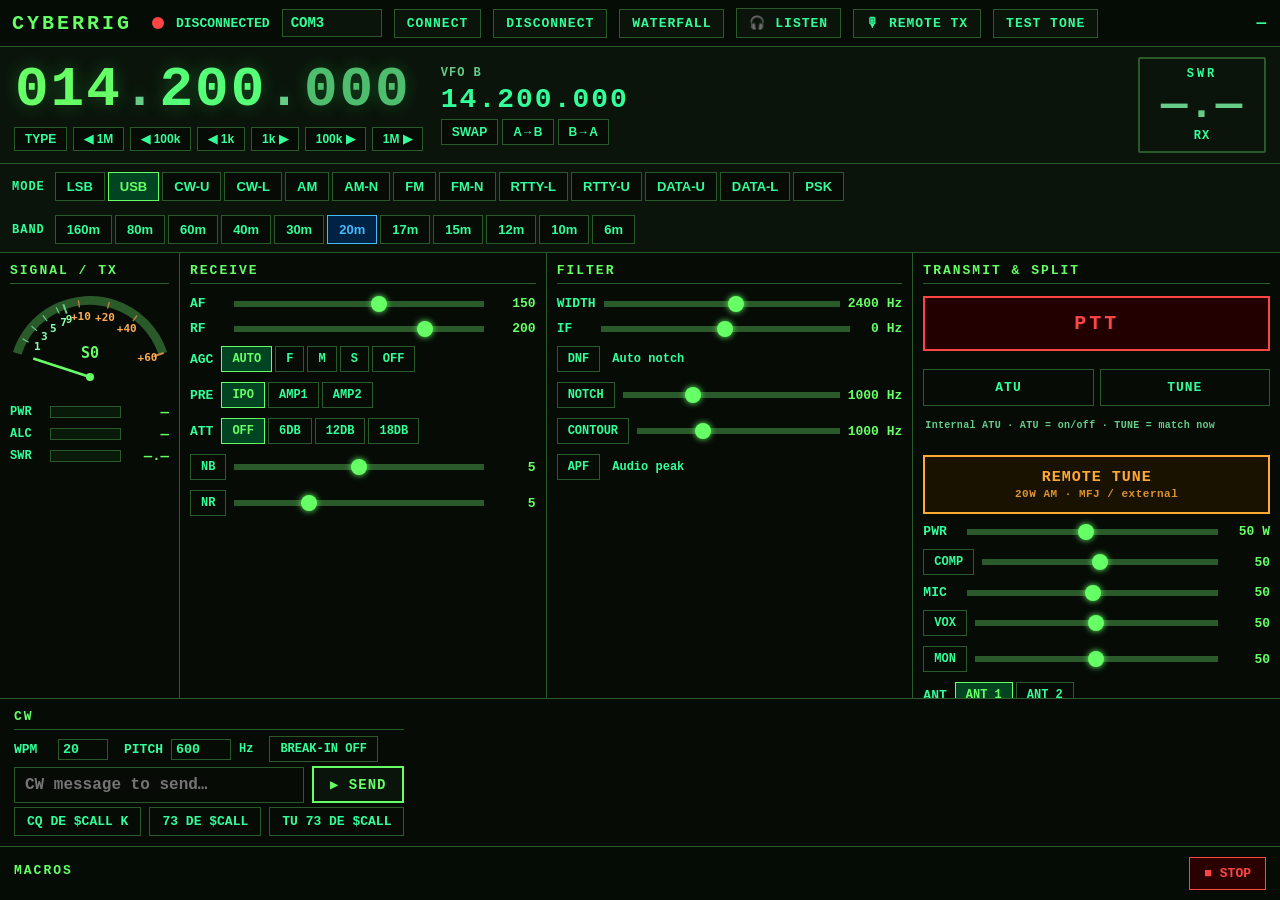
==== commit 23bc4e11: "Add internal ATU on/off and TUNE controls FTDX10 CAT AC command: ATU enables/bypasses the built-in t" ====
--- a/cyberrig/web/static/index.html
+++ b/cyberrig/web/static/index.html
@@ -274,6 +274,20 @@
   display: block; font-size: 11px; font-weight: 700; letter-spacing: 0.5px;
   opacity: 0.85; margin-top: 2px; text-transform: none;
 }
+#atu-row {
+  display: flex; gap: 6px; margin-top: 8px; margin-bottom: 4px;
+}
+#atu-row .tgl {
+  flex: 1; padding: 10px 8px; font-size: 13px; letter-spacing: 1px;
+  text-align: center;
+}
+#atu-tune-btn.tuning {
+  background: var(--orange); color: #000; border-color: #ffcc00;
+  box-shadow: 0 0 14px #ff8800aa; animation: tune-pulse 1.0s ease-in-out infinite;
+}
+#atu-hint {
+  font-size: 10px; color: var(--gdim); margin: 0 0 8px 2px; letter-spacing: 0.3px;
+}
 @keyframes tune-pulse {
   0%, 100% { box-shadow: 0 0 10px #ff880066; }
   50% { box-shadow: 0 0 22px #ffaa00cc; }
@@ -552,6 +566,16 @@
     <div class="panel-title">Transmit &amp; Split</div>
 
     <button type="button" id="ptt-btn">PTT</button>
+
+    <!-- Internal FTDX10 ATU (CAT AC) — separate from REMOTE TUNE below -->
+    <div id="atu-row">
+      <button type="button" class="tgl" id="atu-btn" onclick="toggleATU()"
+              title="Internal antenna tuner on/off (CAT AC001/AC000)">ATU</button>
+      <button type="button" class="tgl" id="atu-tune-btn" onclick="atuTune()"
+              title="Start or abort internal ATU tune cycle (CAT AC002). Keys the radio briefly.">TUNE</button>
+    </div>
+    <div id="atu-hint">Internal ATU · ATU = on/off · TUNE = match now</div>
+
     <!-- Remote autotuner (MFJ-994BRT) — continuous ~20W AM carrier. NOT internal ATU. -->
     <button id="remote-tune-btn" onclick="toggleRemoteTune()"
             title="Keys ~20W AM carrier for remote autotuner (MFJ). Not the FTDX10 internal ATU.">
@@ -696,7 +720,8 @@
   contour:false, contour_freq:1000, apf:false, compressor:false, comp_level:50,
   vox:false, vox_gain:50, vox_delay:100, monitor:false, mon_level:50,
   cw_speed:20, cw_pitch:600, cw_breakin:false, cw_delay:200,
-  antenna:1, locked:false, mic_gain:50, macro_running:false
+  antenna:1, locked:false, mic_gain:50, atu:false, atu_tuning:false,
+  macro_running:false
 };
 
 // ── Helpers ────────────────────────────────────────────────────────────
@@ -979,6 +1004,17 @@
     b.classList.toggle('active', (i + 1) === state.antenna);
   });
 
+  // Internal ATU
+  setTgl('atu-btn', state.atu);
+  const atuTuneBtn = document.getElementById('atu-tune-btn');
+  if (atuTuneBtn) {
+    atuTuneBtn.classList.toggle('tuning', !!state.atu_tuning);
+    atuTuneBtn.classList.toggle('active', !!state.atu_tuning);
+    atuTuneBtn.textContent = state.atu_tuning ? '● TUNING' : 'TUNE';
+  }
+  const atuBtn = document.getElementById('atu-btn');
+  if (atuBtn) atuBtn.textContent = state.atu ? 'ATU ON' : 'ATU';
+
   // Split / RIT / XIT
   setTgl('split-btn', state.split, 'warn');
   document.querySelectorAll('#txvfo-btns .tgl').forEach((b, i) => {
@@ -1489,6 +1525,42 @@
     updateUI();
   }
 }
+
+function toggleATU() {
+  const on = !state.atu;
+  state.atu = on;
+  if (!on) state.atu_tuning = false;
+  updateUI();
+  api('/api/atu', {on});
+}
+
+async function atuTune() {
+  // Optimistic: starting if idle, aborting if already tuning
+  state.atu_tuning = !state.atu_tuning;
+  if (state.atu_tuning) state.atu = true;
+  updateUI();
+  try {
+    const r = await fetch('/api/atu/tune', {
+      method: 'POST',
+      headers: {'Content-Type': 'application/json'},
+      body: '{}'
+    });
+    const j = await r.json();
+    if (!j.ok) {
+      state.atu_tuning = false;
+      updateUI();
+      alert(j.error || 'Internal ATU TUNE failed');
+      return;
+    }
+    if (j.atu != null) state.atu = j.atu;
+    if (j.atu_tuning != null) state.atu_tuning = j.atu_tuning;
+    updateUI();
+  } catch (e) {
+    state.atu_tuning = false;
+    updateUI();
+  }
+}
+
 function toggleNB()   { api('/api/nb', {on: !state.nb, level: state.nb_level}); }
 function toggleNR()   { api('/api/nr', {on: !state.nr, level: state.nr_level}); }
 function toggleDNF()  { api('/api/dnf', {on: !state.dnf}); }
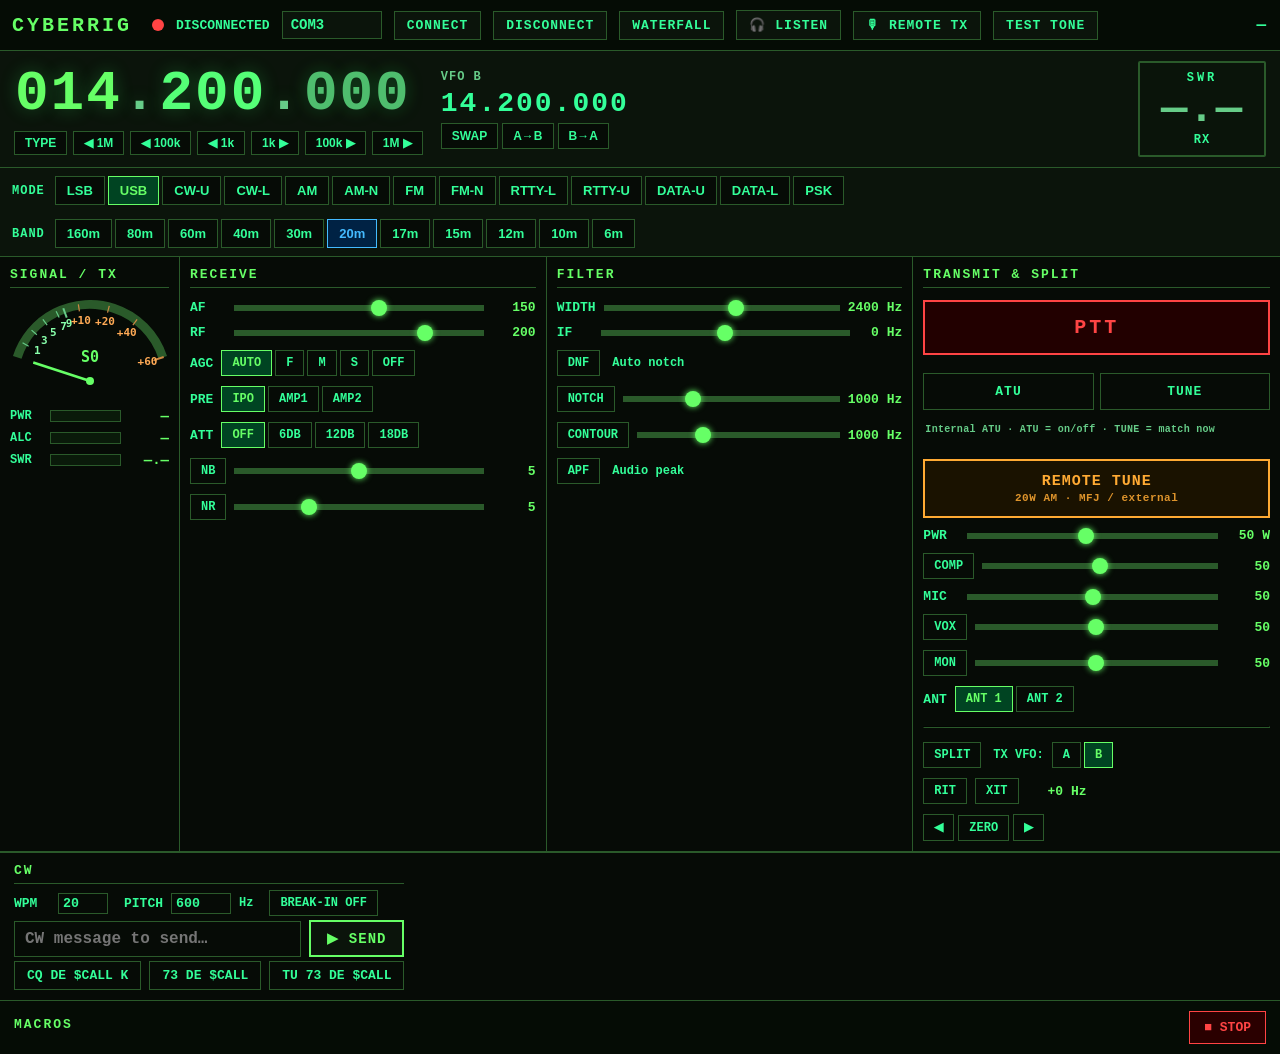
==== commit a4a925dc: "Fix iOS PWA notch collision for header / COM port Pad the app shell with safe-area insets so the hea" ====
--- a/cyberrig/web/static/index.html
+++ b/cyberrig/web/static/index.html
@@ -48,17 +48,49 @@
   --freq:    #55ff77;
   --tx-bg:   #2a0a00;
 }
-html, body { height: 100%; background: var(--bg); color: var(--green);
+html {
+  height: 100%;
+  /* iOS PWA: fill screen including under notch / home indicator */
+  height: -webkit-fill-available;
+  background: var(--bg);
+}
+html, body {
+  background: var(--bg); color: var(--green);
   font-family: Consolas, 'Cascadia Mono', 'Segoe UI Mono', 'Courier New', monospace;
-  font-size: 15px; font-weight: 600; -webkit-font-smoothing: antialiased; }
-body { display: flex; flex-direction: column; min-height: 100vh; }
+  font-size: 15px; font-weight: 600; -webkit-font-smoothing: antialiased;
+}
+body {
+  display: flex; flex-direction: column;
+  min-height: 100vh;
+  min-height: 100dvh;
+  min-height: -webkit-fill-available;
+  /* Keep chrome (COM port, Connect) below notch / Dynamic Island / status bar.
+     Requires viewport-fit=cover + apple-mobile-web-app-status-bar-style. */
+  padding-top: constant(safe-area-inset-top);      /* iOS 11.0–11.2 */
+  padding-top: env(safe-area-inset-top, 0px);
+  padding-right: constant(safe-area-inset-right);
+  padding-right: env(safe-area-inset-right, 0px);
+  padding-bottom: constant(safe-area-inset-bottom);
+  padding-bottom: env(safe-area-inset-bottom, 0px);
+  padding-left: constant(safe-area-inset-left);
+  padding-left: env(safe-area-inset-left, 0px);
+}
+/* Installed home-screen app: never let top chrome sit under the system status bar */
+@media all and (display-mode: standalone) {
+  body {
+    padding-top: max(12px, constant(safe-area-inset-top));
+    padding-top: max(12px, env(safe-area-inset-top, 12px));
+  }
+}
 button, input { font-weight: 700; }
 
 /* ─── HEADER ─────────────────────────────────────────────────────── */
 #hdr {
   display: flex; align-items: center; gap: 12px;
   background: #050c05; border-bottom: 1px solid var(--border);
-  padding: 8px 12px; flex-shrink: 0; flex-wrap: wrap;
+  padding: 10px 12px; flex-shrink: 0; flex-wrap: wrap;
+  /* Stay above scrolling panels; body already clears the notch via safe-area */
+  position: sticky; top: 0; z-index: 200;
 }
 #hdr .logo { color: var(--gbright); font-weight: 800; font-size: 20px;
   letter-spacing: 3px; margin-right: 8px; }
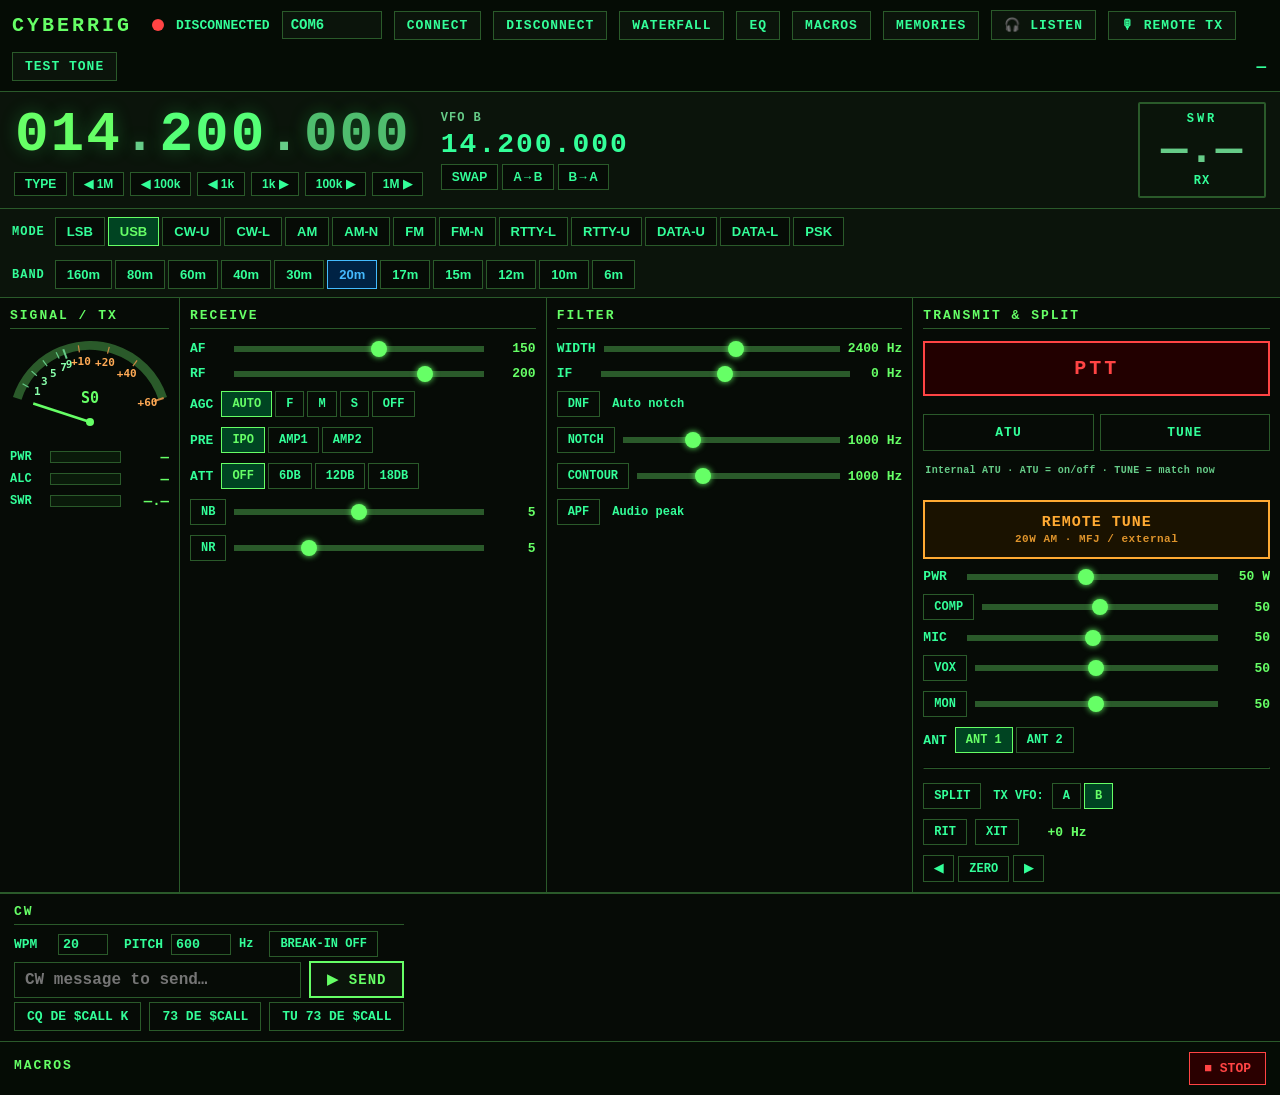
==== commit a728ccd6: "Add parametric EQ, macro editor, memory channels; fix iOS nav + meter lag - Parametric EQ (TX DSP EQ" ====
--- a/cyberrig/web/static/index.html
+++ b/cyberrig/web/static/index.html
@@ -390,10 +390,13 @@
   <span class="logo">CYBERRIG</span>
   <span id="conn-dot" title="Connection status"></span>
   <span id="conn-label" style="font-size:13px;font-weight:700;color:var(--green)">DISCONNECTED</span>
-  <input id="port-in" type="text" value="COM3" placeholder="COM port" title="Serial port">
+  <input id="port-in" type="text" value="COM6" placeholder="COM port" title="Serial port">
   <button class="hdr-btn" onclick="doConnect()">CONNECT</button>
   <button class="hdr-btn" onclick="doDisconnect()">DISCONNECT</button>
   <button class="hdr-btn" onclick="openWaterfall()" title="Audio FFT waterfall (separate window)">WATERFALL</button>
+  <button class="hdr-btn" onclick="openEq()" title="Parametric EQ: TX DSP EQ / Mic P-EQ (separate window)">EQ</button>
+  <button class="hdr-btn" onclick="openMacrosEditor()" title="Configure macros: add/edit/delete/reorder (separate window)">MACROS</button>
+  <button class="hdr-btn" onclick="openMemories()" title="Frequency memory channels: store/recall/edit (separate window)">MEMORIES</button>
   <button class="hdr-btn" id="listen-btn" onclick="toggleLanAudio()"
           title="Stream FTDX10 RX audio over Tailscale/LAN">🎧 LISTEN</button>
   <button class="hdr-btn" id="txarm-btn" onclick="toggleRemoteTxArm()"
@@ -677,6 +680,7 @@
       <button class="tgl" onclick="api('/api/rit_up')" title="+100 Hz">▶</button>
     </div>
   </div>
+
 
 </div><!-- #ctrl-grid -->
 
@@ -1515,6 +1519,27 @@
     `width=${w},height=${h},menubar=no,toolbar=no,location=no,status=no,resizable=yes,scrollbars=no`);
 }
 
+function openEq() {
+  const w = Math.min(560, screen.availWidth - 40);
+  const h = Math.min(760, screen.availHeight - 80);
+  window.open('/eq', 'cyberrig-eq',
+    `width=${w},height=${h},menubar=no,toolbar=no,location=no,status=no,resizable=yes,scrollbars=yes`);
+}
+
+function openMacrosEditor() {
+  const w = Math.min(700, screen.availWidth - 40);
+  const h = Math.min(800, screen.availHeight - 80);
+  window.open('/macros-editor', 'cyberrig-macros',
+    `width=${w},height=${h},menubar=no,toolbar=no,location=no,status=no,resizable=yes,scrollbars=yes`);
+}
+
+function openMemories() {
+  const w = Math.min(700, screen.availWidth - 40);
+  const h = Math.min(800, screen.availHeight - 80);
+  window.open('/memories', 'cyberrig-memories',
+    `width=${w},height=${h},menubar=no,toolbar=no,location=no,status=no,resizable=yes,scrollbars=yes`);
+}
+
 // LAN RX audio (FTDX10 USB → WebSocket PCM → Web Audio)
 let _lanAudio = null;
 function toggleLanAudio() {
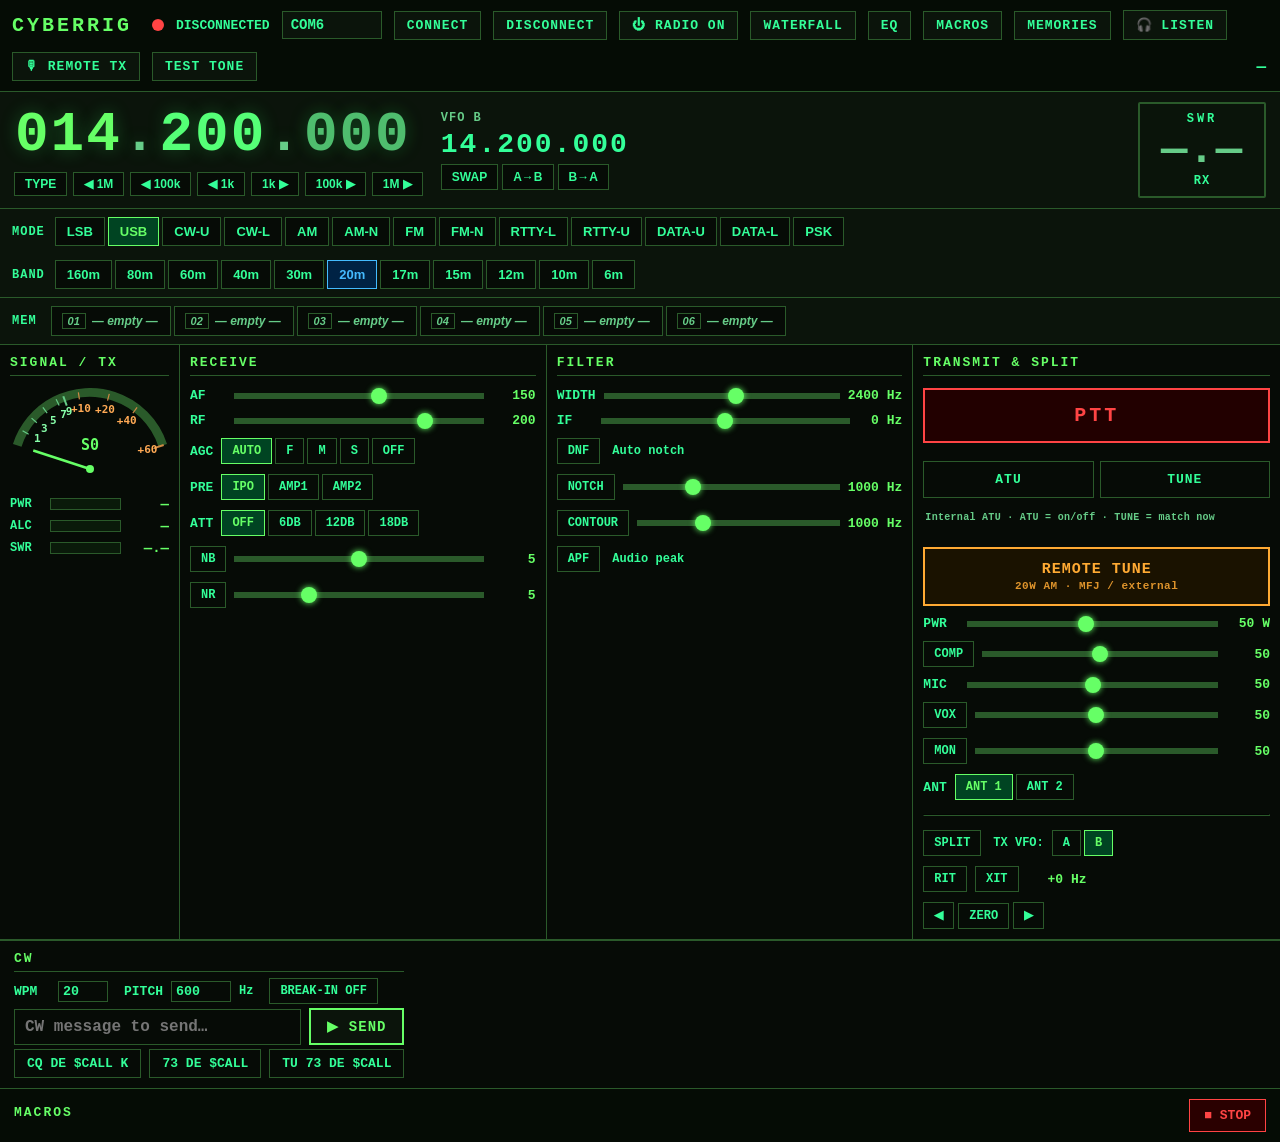
==== commit af235386: "Add radio power toggle, RTL-SDR panadapter (experimental), hypermemory bar, native window, VarAC/rig" ====
--- a/cyberrig/web/static/index.html
+++ b/cyberrig/web/static/index.html
@@ -22,6 +22,7 @@
 <style>
 .hdr-btn.active-listen { background: #003355; border-color: var(--blue); color: var(--blue); }
 .hdr-btn.active-txarm { background: #3a2000; border-color: var(--orange); color: var(--orange); }
+.hdr-btn.radio-off { background: #3a0000; border-color: var(--red); color: var(--red); }
 #ptt-btn.remote-armed {
   border-color: var(--orange); box-shadow: 0 0 8px #ff880044;
   user-select: none; -webkit-user-select: none; touch-action: none;
@@ -189,6 +190,28 @@
 .band-btn.active { background: #002244; color: var(--blue); border-color: var(--blue);
   font-weight: 800; }
 
+/* ─── HYPERMEMORY BAR ────────────────────────────────────────────── */
+#hyper-mem {
+  background: var(--panel); border-bottom: 1px solid var(--border);
+  padding: 8px 12px; display: flex; gap: 8px; align-items: center; flex-wrap: wrap;
+}
+#hyper-mem .btn-group { flex: 1; }
+.hmem-btn {
+  background: var(--bg); color: var(--green); border: 1px solid var(--border);
+  padding: 6px 10px; cursor: pointer; font-size: 12px; font-weight: 700;
+  display: flex; align-items: center; gap: 6px; min-width: 120px;
+  touch-action: none; user-select: none;
+}
+.hmem-btn:hover { border-color: var(--gbright); }
+.hmem-btn.empty { color: var(--gdim); font-style: italic; }
+.hmem-btn .hmem-num {
+  color: var(--gbright); font-weight: 800; background: #002244; border: 1px solid var(--blue);
+  padding: 1px 5px; font-size: 11px;
+}
+.hmem-btn.empty .hmem-num { background: transparent; border-color: var(--border); color: var(--gdim); }
+.hmem-btn .hmem-label { white-space: nowrap; overflow: hidden; text-overflow: ellipsis; max-width: 140px; }
+.hmem-btn.flash { background: #004422; border-color: var(--gbright); color: var(--gbright); }
+
 /* ─── MAIN CONTROLS GRID ─────────────────────────────────────────── */
 #ctrl-grid {
   display: grid;
@@ -393,6 +416,8 @@
   <input id="port-in" type="text" value="COM6" placeholder="COM port" title="Serial port">
   <button class="hdr-btn" onclick="doConnect()">CONNECT</button>
   <button class="hdr-btn" onclick="doDisconnect()">DISCONNECT</button>
+  <button class="hdr-btn" id="radio-pwr-btn" onclick="toggleRadioPower()"
+          title="Turn the FTDX10's main power on/off over CAT (PS). CyberRig itself stays connected.">⏻ RADIO</button>
   <button class="hdr-btn" onclick="openWaterfall()" title="Audio FFT waterfall (separate window)">WATERFALL</button>
   <button class="hdr-btn" onclick="openEq()" title="Parametric EQ: TX DSP EQ / Mic P-EQ (separate window)">EQ</button>
   <button class="hdr-btn" onclick="openMacrosEditor()" title="Configure macros: add/edit/delete/reorder (separate window)">MACROS</button>
@@ -463,6 +488,16 @@
     <div class="btn-group" id="band-btns">
       <!-- filled by JS -->
     </div>
+  </div>
+</section>
+
+<!-- ═══════════════════════════════════════════════════════════════════════ -->
+<!--  HYPERMEMORY BAR — 6 quick-recall slots (01-06)                        -->
+<!-- ═══════════════════════════════════════════════════════════════════════ -->
+<section id="hyper-mem">
+  <span class="row-label">MEM</span>
+  <div class="btn-group" id="hyper-mem-btns">
+    <!-- filled by JS -->
   </div>
 </section>
 
@@ -757,6 +792,7 @@
   vox:false, vox_gain:50, vox_delay:100, monitor:false, mon_level:50,
   cw_speed:20, cw_pitch:600, cw_breakin:false, cw_delay:200,
   antenna:1, locked:false, mic_gain:50, atu:false, atu_tuning:false,
+  radio_on:true,
   macro_running:false
 };
 
@@ -941,6 +977,115 @@
   });
 }
 
+// ── Hypermemory bar — 6 fixed quick-recall slots (01-06) ────────────────
+// Tap = recall. Hold ~0.6s = store current rig state into that slot.
+const HMEM_SLOTS = 6;
+const HMEM_LONG_PRESS_MS = 650;
+let _hmemPtr = null; // { idx, opened, timer }
+let hyperMemories = [];
+
+function buildHyperMemButtons() {
+  const c = document.getElementById('hyper-mem-btns');
+  for (let i = 0; i < HMEM_SLOTS; i++) {
+    const b = document.createElement('button');
+    b.className = 'hmem-btn empty';
+    b.dataset.idx = String(i);
+    b.innerHTML = `<span class="hmem-num">${String(i + 1).padStart(2, '0')}</span>` +
+                   `<span class="hmem-label">— empty —</span>`;
+    b.title = 'Hold ~0.6s to store current rig state here';
+    b.addEventListener('pointerdown', onHMemPointerDown);
+    b.addEventListener('pointerup', onHMemPointerUp);
+    b.addEventListener('pointercancel', onHMemPointerCancel);
+    b.addEventListener('lostpointercapture', onHMemPointerCancel);
+    c.appendChild(b);
+  }
+}
+
+function loadHyperMem() {
+  fetch('/api/memories').then(r => r.json()).then(data => {
+    hyperMemories = data;
+    renderHyperMem();
+  });
+}
+
+function renderHyperMem() {
+  const c = document.getElementById('hyper-mem-btns');
+  if (!c) return;
+  for (let i = 0; i < HMEM_SLOTS; i++) {
+    const btn = c.querySelector(`[data-idx="${i}"]`);
+    if (!btn) continue;
+    const m = hyperMemories[i];
+    const labelEl = btn.querySelector('.hmem-label');
+    if (m) {
+      const mhz = (m.freq / 1e6).toFixed(3);
+      labelEl.textContent = `${m.name} · ${mhz} ${m.mode}`;
+      btn.classList.remove('empty');
+      btn.title = `Tap to recall ${m.name} (${mhz} MHz ${m.mode}) · Hold ~0.6s to overwrite`;
+    } else {
+      labelEl.textContent = '— empty —';
+      btn.classList.add('empty');
+      btn.title = 'Hold ~0.6s to store current rig state here';
+    }
+  }
+}
+
+function _clearHMemPtr() {
+  if (_hmemPtr && _hmemPtr.timer) clearTimeout(_hmemPtr.timer);
+  _hmemPtr = null;
+}
+
+function onHMemPointerDown(e) {
+  if (e.pointerType === 'mouse' && e.button !== 0) return;
+  e.preventDefault();
+  const idx = +e.currentTarget.dataset.idx;
+  _clearHMemPtr();
+  _hmemPtr = {
+    idx, opened: false,
+    timer: setTimeout(() => {
+      if (!_hmemPtr) return;
+      _hmemPtr.opened = true;
+      hMemStore(idx);
+    }, HMEM_LONG_PRESS_MS),
+  };
+  try { e.currentTarget.setPointerCapture(e.pointerId); } catch (_) {}
+}
+
+function onHMemPointerUp(e) {
+  e.preventDefault();
+  const p = _hmemPtr;
+  _clearHMemPtr();
+  if (!p || p.opened) return;
+  hMemRecall(p.idx);
+}
+
+function onHMemPointerCancel() {
+  _clearHMemPtr();
+}
+
+function hMemRecall(idx) {
+  if (!hyperMemories[idx]) return; // empty slot — nothing to recall
+  api(`/api/memories/recall/${idx}`).then(res => {
+    if (!res || !res.ok) return;
+    const btn = document.querySelector(`.hmem-btn[data-idx="${idx}"]`);
+    if (btn) {
+      btn.classList.add('flash');
+      setTimeout(() => btn.classList.remove('flash'), 400);
+    }
+  });
+}
+
+function hMemStore(idx) {
+  const existing = hyperMemories[idx];
+  const defaultName = existing ? existing.name : `CH${String(idx + 1).padStart(2, '0')}`;
+  const name = prompt(`Store current rig state to slot ${String(idx + 1).padStart(2, '0')}?\nName:`, defaultName);
+  if (name === null) return; // cancelled
+  api(`/api/memories/store_slot/${idx}`, {name}).then(res => {
+    if (!res || !res.ok) return;
+    hyperMemories = res.memories;
+    renderHyperMem();
+  });
+}
+
 // ── UI update from state ───────────────────────────────────────────────
 function updateUI() {
   // Connection
@@ -948,6 +1093,13 @@
   const lbl = document.getElementById('conn-label');
   dot.className = state.connected ? 'on' : '';
   lbl.textContent = state.connected ? 'CONNECTED' : 'DISCONNECTED';
+
+  // Radio main power (CAT PS) — separate from CyberRig's own connection
+  const pwrBtn = document.getElementById('radio-pwr-btn');
+  if (pwrBtn) {
+    pwrBtn.classList.toggle('radio-off', !state.radio_on);
+    pwrBtn.textContent = state.radio_on ? '⏻ RADIO ON' : '⏻ RADIO OFF';
+  }
 
   // TX indicator
   const txInd = document.getElementById('tx-ind');
@@ -1581,6 +1733,14 @@
     state.tune_active = false;
     updateUI();
   }
+}
+
+function toggleRadioPower() {
+  const on = !state.radio_on;
+  if (!on && !confirm('Turn off the radio\'s main power? (CyberRig stays connected — use this button again to power it back on.)')) return;
+  state.radio_on = on;
+  updateUI();
+  api('/api/radio_power', {on});
 }
 
 function toggleATU() {
@@ -1696,6 +1856,9 @@
 buildModeButtons();
 buildBandButtons();
 buildMacroButtons();
+buildHyperMemButtons();
+loadHyperMem();
+window.addEventListener('focus', loadHyperMem);
 updateUI();
 connectWS();
 
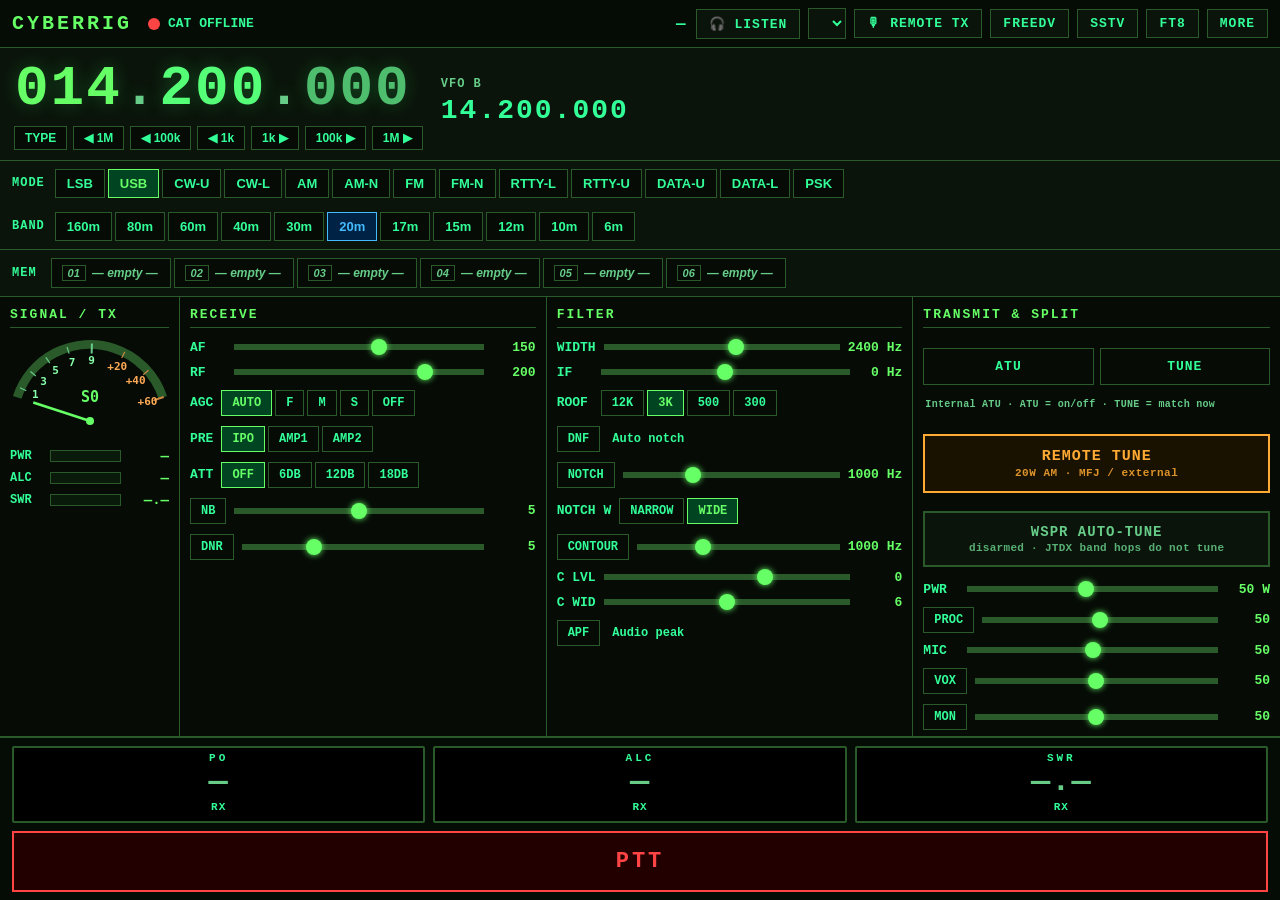
==== commit 0cf8bd30: "CyberRig: browser and Qt control for the Yaesu FTDX10 Public release of the current CyberRig: web UI" ====
--- a/cyberrig/web/static/index.html
+++ b/cyberrig/web/static/index.html
@@ -23,6 +23,25 @@
 .hdr-btn.active-listen { background: #003355; border-color: var(--blue); color: var(--blue); }
 .hdr-btn.active-txarm { background: #3a2000; border-color: var(--orange); color: var(--orange); }
 .hdr-btn.radio-off { background: #3a0000; border-color: var(--red); color: var(--red); }
+#txarm-msg {
+  display: none;
+  position: fixed;
+  left: 8px;
+  right: 8px;
+  top: calc(8px + env(safe-area-inset-top, 0px));
+  z-index: 9999;
+  padding: 10px 12px;
+  border-radius: 6px;
+  font: 600 13px/1.35 ui-monospace, Menlo, monospace;
+  background: #14181d;
+  border: 1px solid #3a4450;
+  color: #cfd8e3;
+  box-shadow: 0 6px 18px rgba(0,0,0,0.55);
+}
+#txarm-msg.show { display: block; }
+#txarm-msg.err { border-color: #ff3366; color: #ff8098; }
+#txarm-msg.tx  { border-color: #ffcc00; color: #ffcc00; }
+#txarm-msg.live { border-color: #00ff9f; color: #00ff9f; }
 #ptt-btn.remote-armed {
   border-color: var(--orange); box-shadow: 0 0 8px #ff880044;
   user-select: none; -webkit-user-select: none; touch-action: none;
@@ -62,17 +81,16 @@
 }
 body {
   display: flex; flex-direction: column;
-  min-height: 100vh;
-  min-height: 100dvh;
-  min-height: -webkit-fill-available;
-  /* Keep chrome (COM port, Connect) below notch / Dynamic Island / status bar.
-     Requires viewport-fit=cover + apple-mobile-web-app-status-bar-style. */
-  padding-top: constant(safe-area-inset-top);      /* iOS 11.0–11.2 */
+  height: 100vh;
+  height: 100dvh;
+  height: -webkit-fill-available;
+  overflow: hidden;
+  /* Notch / Dynamic Island on top. Bottom inset lives on #ops-dock so PTT
+     sits above the home indicator instead of under it. */
+  padding-top: constant(safe-area-inset-top);
   padding-top: env(safe-area-inset-top, 0px);
   padding-right: constant(safe-area-inset-right);
   padding-right: env(safe-area-inset-right, 0px);
-  padding-bottom: constant(safe-area-inset-bottom);
-  padding-bottom: env(safe-area-inset-bottom, 0px);
   padding-left: constant(safe-area-inset-left);
   padding-left: env(safe-area-inset-left, 0px);
 }
@@ -87,11 +105,10 @@
 
 /* ─── HEADER ─────────────────────────────────────────────────────── */
 #hdr {
-  display: flex; align-items: center; gap: 12px;
+  display: flex; align-items: center; gap: 8px;
   background: #050c05; border-bottom: 1px solid var(--border);
-  padding: 10px 12px; flex-shrink: 0; flex-wrap: wrap;
-  /* Stay above scrolling panels; body already clears the notch via safe-area */
-  position: sticky; top: 0; z-index: 200;
+  padding: 8px 12px; flex-shrink: 0; flex-wrap: wrap;
+  z-index: 200;
 }
 #hdr .logo { color: var(--gbright); font-weight: 800; font-size: 20px;
   letter-spacing: 3px; margin-right: 8px; }
@@ -103,17 +120,38 @@
 .hdr-btn { background: var(--panel); color: var(--green); border: 1px solid var(--border);
   padding: 6px 12px; cursor: pointer; font-family: inherit; font-size: 13px; font-weight: 700;
   text-transform: uppercase; letter-spacing: 1px; }
+#tx-profile {
+  background: var(--panel); color: var(--green); border: 1px solid var(--border);
+  padding: 6px 8px; font-family: inherit; font-size: 13px; font-weight: 700;
+  text-transform: uppercase; letter-spacing: 1px;
+}
 .hdr-btn:hover { background: var(--border); color: var(--gbright); }
 #tx-ind { color: var(--orange); font-weight: 800; display: none; padding: 4px 10px;
   border: 2px solid var(--orange); letter-spacing: 2px; font-size: 14px; }
 #tx-ind.on { display: inline; }
 #callsign { color: var(--green); margin-left: auto; letter-spacing: 2px;
   font-size: 16px; font-weight: 800; }
+.hdr-tools { position: relative; }
+.hdr-tools > summary {
+  list-style: none; cursor: pointer;
+  background: var(--panel); color: var(--green); border: 1px solid var(--border);
+  padding: 6px 12px; font-size: 13px; font-weight: 700; letter-spacing: 1px;
+}
+.hdr-tools > summary::-webkit-details-marker { display: none; }
+.hdr-tools[open] > summary { border-color: var(--gbright); color: var(--gbright); }
+.hdr-tools-menu {
+  position: absolute; right: 0; top: calc(100% + 4px);
+  background: #050c05; border: 1px solid var(--border);
+  display: flex; flex-direction: column; min-width: 160px; z-index: 300;
+}
+.hdr-tools-menu .hdr-btn { border: 0; border-bottom: 1px solid var(--border); text-align: left; }
+#scroll { flex: 1; overflow: auto; -webkit-overflow-scrolling: touch; min-height: 0; }
 
 /* ─── FREQUENCY ──────────────────────────────────────────────────── */
 #freq-area {
   background: var(--panel); border-bottom: 1px solid var(--border);
   padding: 10px 14px; display: flex; align-items: center; gap: 18px; flex-wrap: wrap;
+  flex-shrink: 0;
 }
 #freq-main { display: flex; flex-direction: column; }
 #freq-display {
@@ -217,8 +255,6 @@
   display: grid;
   grid-template-columns: 180px 1fr 1fr 1fr;
   gap: 0;
-  flex: 1;
-  overflow: auto;
 }
 .panel {
   border-right: 1px solid var(--border); border-bottom: 1px solid var(--border);
@@ -248,30 +284,44 @@
 .meter-num.warn { color: var(--orange); }
 .meter-num.danger { color: var(--red); text-shadow: 0 0 6px var(--red); }
 
-/* Big SWR badge next to frequency — always on screen */
-#swr-badge {
-  margin-left: auto;
-  min-width: 128px;
-  padding: 8px 16px;
+/* PO / ALC / SWR live in the bottom ops dock so they stay next to PTT */
+#ops-dock {
+  flex-shrink: 0;
+  background: #050c05;
+  border-top: 2px solid var(--border);
+  padding: 8px 12px;
+  padding-bottom: calc(8px + constant(safe-area-inset-bottom));
+  padding-bottom: calc(8px + env(safe-area-inset-bottom, 0px));
+  z-index: 200;
+}
+#dock-meters {
+  display: grid;
+  grid-template-columns: 1fr 1fr 1fr;
+  gap: 8px;
+  margin-bottom: 8px;
+}
+.dock-meter {
+  min-width: 0;
+  padding: 4px 10px 6px;
   border: 2px solid var(--border);
-  background: #0a140a;
+  background: #000;
   text-align: center;
   border-radius: 2px;
 }
-#swr-badge.tx { border-color: var(--orange); box-shadow: 0 0 12px #ff880044; }
-#swr-badge.hot { border-color: var(--red); box-shadow: 0 0 16px #ff333366; background: #1a0505; }
-#swr-badge .swr-title {
-  font-size: 12px; color: var(--green); letter-spacing: 3px; text-transform: uppercase;
+.dock-meter .swr-title, .dock-meter .po-title, .dock-meter .alc-title {
+  font-size: 11px; color: var(--green); letter-spacing: 3px; text-transform: uppercase;
   font-weight: 800;
 }
-#swr-badge .swr-value {
-  font-size: 44px; font-weight: 800; color: var(--gdim); line-height: 1.1;
-  letter-spacing: 1px;
-}
-#swr-badge.tx .swr-value { color: var(--gbright); }
-#swr-badge.hot .swr-value { color: var(--red); text-shadow: 0 0 10px var(--red); }
-#swr-badge .swr-hint {
-  font-size: 12px; color: var(--green); letter-spacing: 1px; min-height: 14px; font-weight: 700;
+.dock-meter .swr-value, .dock-meter .po-value, .dock-meter .alc-value {
+  font-size: 32px; font-weight: 800; color: var(--gdim); line-height: 1.15;
+  letter-spacing: 1px; white-space: nowrap;
+}
+#swr-badge.tx, #po-badge.tx, #alc-badge.tx { border-color: var(--orange); box-shadow: 0 0 12px #ff880044; }
+#swr-badge.hot, #po-badge.hot, #alc-badge.hot { border-color: var(--red); box-shadow: 0 0 16px #ff333366; background: #1a0505; }
+#swr-badge.tx .swr-value, #po-badge.tx .po-value, #alc-badge.tx .alc-value { color: var(--gbright); }
+#swr-badge.hot .swr-value, #po-badge.hot .po-value, #alc-badge.hot .alc-value { color: var(--red); text-shadow: 0 0 10px var(--red); }
+.dock-meter .swr-hint {
+  font-size: 11px; color: var(--green); letter-spacing: 1px; min-height: 14px; font-weight: 700;
 }
 
 /* ─── GENERIC CONTROLS ───────────────────────────────────────────── */
@@ -306,8 +356,9 @@
 
 /* ─── PTT + REMOTE TUNE ──────────────────────────────────────────── */
 #ptt-btn {
-  width: 100%; padding: 14px; font-size: 20px; font-weight: 800;
+  width: 100%; padding: 16px; font-size: 22px; font-weight: 800;
   font-family: inherit; letter-spacing: 3px; cursor: pointer; border: 2px solid var(--red);
+  touch-action: manipulation; user-select: none; -webkit-user-select: none;
   background: #220000; color: var(--red); text-transform: uppercase; transition: all 0.1s;
 }
 #ptt-btn.on {
@@ -328,6 +379,47 @@
 #remote-tune-btn .tune-sub {
   display: block; font-size: 11px; font-weight: 700; letter-spacing: 0.5px;
   opacity: 0.85; margin-top: 2px; text-transform: none;
+}
+/* WSPR auto-tune. Its own colour language on purpose: this is the only
+   control on the page that hands the transmitter to something unattended,
+   so ARMED does not look like every other green toggle. */
+#wspr-box { margin-top: 8px; }
+#wspr-btn {
+  width: 100%; padding: 11px; font-size: 14px; font-weight: 800;
+  font-family: inherit; letter-spacing: 1px; cursor: pointer;
+  border: 2px solid var(--border); background: var(--panel); color: var(--gdim);
+  text-transform: uppercase; transition: all 0.1s;
+}
+#wspr-btn:hover { border-color: var(--gbright); color: var(--gbright); }
+#wspr-btn .tune-sub {
+  display: block; font-size: 11px; font-weight: 700; letter-spacing: 0.3px;
+  opacity: 0.85; margin-top: 2px; text-transform: none;
+}
+#wspr-btn.armed {
+  background: #00220f; color: var(--green); border-color: var(--green);
+  box-shadow: 0 0 14px #33ff9944;
+}
+#wspr-btn.tuning {
+  background: var(--orange); color: #000; border-color: #ffcc00;
+  animation: tune-pulse 1.2s ease-in-out infinite;
+}
+#wspr-btn.hold {
+  background: #2a1a00; color: var(--orange); border-color: var(--orange);
+}
+#wspr-btn.stopped {
+  background: #330000; color: var(--red); border-color: var(--red);
+  box-shadow: 0 0 14px #ff444466;
+}
+#wspr-detail {
+  display: none; font-size: 11px; line-height: 1.4; color: var(--orange);
+  border-left: 2px solid var(--orange); padding: 6px 8px; margin-top: 6px;
+  background: #140e00;
+}
+#wspr-detail.urgent { color: var(--red); border-left-color: var(--red); background: #180000; }
+#wspr-actions { display: none; gap: 6px; margin-top: 6px; }
+#wspr-actions .tgl { flex: 1; padding: 8px 6px; font-size: 12px; }
+#wspr-stats {
+  font-size: 10px; color: var(--gdim); margin: 5px 0 0 2px; letter-spacing: 0.3px;
 }
 #atu-row {
   display: flex; gap: 6px; margin-top: 8px; margin-bottom: 4px;
@@ -401,6 +493,9 @@
 @media (max-width: 600px) {
   #ctrl-grid { grid-template-columns: 1fr; }
   #freq-display { font-size: 32px; }
+  #vfo-b-area { display: none; }
+  #freq-input-row .tune-btn:not(#freq-type-btn) { display: none; }
+  .dock-meter .swr-value, .dock-meter .po-value, .dock-meter .alc-value { font-size: 24px; }
 }
 </style>
 </head>
@@ -411,25 +506,41 @@
 <!-- ═══════════════════════════════════════════════════════════════════════ -->
 <header id="hdr">
   <span class="logo">CYBERRIG</span>
-  <span id="conn-dot" title="Connection status"></span>
-  <span id="conn-label" style="font-size:13px;font-weight:700;color:var(--green)">DISCONNECTED</span>
-  <input id="port-in" type="text" value="COM6" placeholder="COM port" title="Serial port">
-  <button class="hdr-btn" onclick="doConnect()">CONNECT</button>
-  <button class="hdr-btn" onclick="doDisconnect()">DISCONNECT</button>
-  <button class="hdr-btn" id="radio-pwr-btn" onclick="toggleRadioPower()"
-          title="Turn the FTDX10's main power on/off over CAT (PS). CyberRig itself stays connected.">⏻ RADIO</button>
-  <button class="hdr-btn" onclick="openWaterfall()" title="Audio FFT waterfall (separate window)">WATERFALL</button>
-  <button class="hdr-btn" onclick="openEq()" title="Parametric EQ: TX DSP EQ / Mic P-EQ (separate window)">EQ</button>
-  <button class="hdr-btn" onclick="openMacrosEditor()" title="Configure macros: add/edit/delete/reorder (separate window)">MACROS</button>
-  <button class="hdr-btn" onclick="openMemories()" title="Frequency memory channels: store/recall/edit (separate window)">MEMORIES</button>
-  <button class="hdr-btn" id="listen-btn" onclick="toggleLanAudio()"
-          title="Stream FTDX10 RX audio over Tailscale/LAN">🎧 LISTEN</button>
-  <button class="hdr-btn" id="txarm-btn" onclick="toggleRemoteTxArm()"
-          title="Arm remote mic TX (USB audio out + CAT PTT). Then HOLD the PTT button to talk SSB/DATA.">🎙 REMOTE TX</button>
-  <button class="hdr-btn" id="txtone-btn" onclick="remoteTxTestTone()"
-          title="Key radio and play 700 Hz test tone for 2s — proves USB TX path without mic">TEST TONE</button>
+  <span id="conn-dot" title="CAT link"></span>
+  <span id="conn-label" style="font-size:13px;font-weight:700;color:var(--green)">CAT OFFLINE</span>
   <span id="tx-ind">TX</span>
   <span id="callsign">—</span>
+  <button class="hdr-btn" id="listen-btn" onclick="toggleLanAudio()"
+          title="Stream FTDX10 RX audio over your LAN/VPN">🎧 LISTEN</button>
+  <select id="tx-profile" title="TX mic profile: USB profiles send your browser mic; Front-panel mic uses the radio's own mic"
+          onchange="txProfileChanged()"></select>
+  <button class="hdr-btn" id="txarm-btn" onclick="toggleRemoteTxArm()"
+          title="Arm remote mic TX (USB audio out + CAT PTT). Then HOLD PTT to talk.">🎙 REMOTE TX</button>
+  <div id="txarm-msg" role="status" aria-live="polite"></div>
+  <button class="hdr-btn" id="freedv-btn" onclick="location.href='/freedv'"
+          title="FreeDV / RADE digital voice">FREEDV</button>
+  <button class="hdr-btn" id="sstv-btn" onclick="location.href='/sstv'"
+          title="SSTV — send a picture">SSTV</button>
+  <button class="hdr-btn" id="ft8-btn" onclick="openFt8()"
+          title="FT8 — JTDX decode list, waterfall and guarded TX (separate process)">FT8</button>
+  <details class="hdr-tools">
+    <summary>MORE</summary>
+    <div class="hdr-tools-menu">
+      <button class="hdr-btn" id="radio-pwr-btn" onclick="toggleRadioPower()"
+              title="Turn the FTDX10's main power on/off over CAT (PS).">⏻ RADIO</button>
+      <button class="hdr-btn" onclick="openEq()" title="Parametric EQ">EQ</button>
+      <button class="hdr-btn" onclick="openMacrosEditor()" title="Macro editor">MACROS</button>
+      <button class="hdr-btn" onclick="openMemories()" title="Memory channels">MEMORIES</button>
+      <button class="hdr-btn" id="txtone-btn" onclick="remoteTxTestTone()"
+              title="Key radio and play 700 Hz test tone for 2s">TEST TONE</button>
+      <div id="tx-gain-row" class="ctrl-row" style="padding:8px;flex-wrap:nowrap">
+        <span class="ctrl-label" style="min-width:52px">TX GAIN</span>
+        <input type="range" min="10" max="250" value="65" id="tx-gain-sl"
+               oninput="txGainInput()">
+        <span class="ctrl-val" id="tx-gain-val">0.65</span>
+      </div>
+    </div>
+  </details>
 </header>
 
 <!-- ═══════════════════════════════════════════════════════════════════════ -->
@@ -459,20 +570,19 @@
     <div id="vfo-b-label">VFO B</div>
     <div id="vfo-b-freq">14.200.000</div>
     <div id="vfo-btns">
-      <button class="small-btn" onclick="api('/api/vfo_swap')">SWAP</button>
-      <button class="small-btn" onclick="api('/api/vfo_a_to_b')">A→B</button>
-      <button class="small-btn" onclick="api('/api/vfo_b_to_a')">B→A</button>
-    </div>
-  </div>
-
-  <!-- Always-visible SWR — critical for live tune / TX safety -->
-  <div id="swr-badge" title="SWR from radio RM meter (approx. ratio during TX)">
-    <div class="swr-title">SWR</div>
-    <div class="swr-value" id="swr-big">—.—</div>
-    <div class="swr-hint" id="swr-hint">RX</div>
+      <!-- Hidden 2026-08-28 while settings.single_vfo is on: this radio was
+           found receiving on VFO B with no working CAT way back (VS; and SV;
+           are both inert on it), and every tune landed on the VFO nobody was
+           listening to. Frequency/mode writes now mirror to B automatically.
+           The endpoints refuse these too, so re-showing them is not enough. -->
+      <button class="small-btn" style="display:none" onclick="api('/api/vfo_swap')">SWAP</button>
+      <button class="small-btn" style="display:none" onclick="api('/api/vfo_a_to_b')">A→B</button>
+      <button class="small-btn" style="display:none" onclick="api('/api/vfo_b_to_a')">B→A</button>
+    </div>
   </div>
 </section>
 
+<div id="scroll">
 <!-- ═══════════════════════════════════════════════════════════════════════ -->
 <!--  MODE + BAND ROWS                                                      -->
 <!-- ═══════════════════════════════════════════════════════════════════════ -->
@@ -549,11 +659,11 @@
     <div class="ctrl-row">
       <span class="ctrl-label" style="min-width:20px">AGC</span>
       <div class="btn-group" id="agc-btns">
-        <button class="tgl" onclick="setAGC('AUTO')">AUTO</button>
-        <button class="tgl" onclick="setAGC('FAST')">F</button>
-        <button class="tgl" onclick="setAGC('MID')">M</button>
-        <button class="tgl" onclick="setAGC('SLOW')">S</button>
-        <button class="tgl" onclick="setAGC('OFF')">OFF</button>
+        <button class="tgl" data-mode="AUTO" onclick="setAGC('AUTO')">AUTO</button>
+        <button class="tgl" data-mode="FAST" onclick="setAGC('FAST')">F</button>
+        <button class="tgl" data-mode="MID"  onclick="setAGC('MID')">M</button>
+        <button class="tgl" data-mode="SLOW" onclick="setAGC('SLOW')">S</button>
+        <button class="tgl" data-mode="OFF"  onclick="setAGC('OFF')">OFF</button>
       </div>
     </div>
 
@@ -582,7 +692,7 @@
       <span class="ctrl-val" id="nb-val">5</span>
     </div>
     <div class="ctrl-row">
-      <button class="tgl" id="nr-btn" onclick="toggleNR()">NR</button>
+      <button class="tgl" id="nr-btn" onclick="toggleNR()">DNR</button>
       <input type="range" min="1" max="15" value="5" id="nr-sl"
              oninput="sliderChange('nr_level','nr-sl','nr-val', v => api('/api/nr',{on:state.nr,level:+v}))">
       <span class="ctrl-val" id="nr-val">5</span>
@@ -605,6 +715,15 @@
              oninput="ifsChange()">
       <span class="ctrl-val" id="ifs-val">0</span>
     </div>
+    <div class="ctrl-row">
+      <span class="ctrl-label">ROOF</span>
+      <div class="btn-group" id="roof-btns">
+        <button class="tgl" onclick="api('/api/roofing',{filter:'12K'})">12K</button>
+        <button class="tgl" onclick="api('/api/roofing',{filter:'3K'})">3K</button>
+        <button class="tgl" onclick="api('/api/roofing',{filter:'500'})">500</button>
+        <button class="tgl" onclick="api('/api/roofing',{filter:'300'})">300</button>
+      </div>
+    </div>
 
     <div class="ctrl-row">
       <button class="tgl" id="dnf-btn" onclick="toggleDNF()">DNF</button>
@@ -617,6 +736,13 @@
              oninput="notchFreqChange()">
       <span class="ctrl-val" id="notch-val">1000</span>
     </div>
+    <div class="ctrl-row">
+      <span class="ctrl-label">NOTCH W</span>
+      <div class="btn-group" id="notch-w-btns">
+        <button class="tgl" onclick="api('/api/notch_width',{wide:false})">NARROW</button>
+        <button class="tgl" onclick="api('/api/notch_width',{wide:true})">WIDE</button>
+      </div>
+    </div>
 
     <div class="ctrl-row">
       <button class="tgl" id="ctr-btn" onclick="toggleContour()">CONTOUR</button>
@@ -624,6 +750,18 @@
              oninput="ctrFreqChange()">
       <span class="ctrl-val" id="ctr-val">1000</span>
     </div>
+    <div class="ctrl-row">
+      <span class="ctrl-label">C LVL</span>
+      <input type="range" min="-40" max="20" value="0" id="ctr-lvl-sl"
+             oninput="ctrLevelChange()">
+      <span class="ctrl-val" id="ctr-lvl-val">0</span>
+    </div>
+    <div class="ctrl-row">
+      <span class="ctrl-label">C WID</span>
+      <input type="range" min="1" max="11" value="6" id="ctr-wid-sl"
+             oninput="ctrWidthChange()">
+      <span class="ctrl-val" id="ctr-wid-val">6</span>
+    </div>
 
     <div class="ctrl-row">
       <button class="tgl" id="apf-btn" onclick="toggleAPF()">APF</button>
@@ -634,8 +772,6 @@
   <!-- ── TX + SPLIT/RIT ────────────────────────────────────────────── -->
   <div class="panel">
     <div class="panel-title">Transmit &amp; Split</div>
-
-    <button type="button" id="ptt-btn">PTT</button>
 
     <!-- Internal FTDX10 ATU (CAT AC) — separate from REMOTE TUNE below -->
     <div id="atu-row">
@@ -653,6 +789,24 @@
       <span class="tune-sub" id="remote-tune-sub">20W AM · MFJ / external</span>
     </button>
 
+    <!-- WSPR mode: JTDX's band hops tune the MFJ by themselves, supervised.
+         The only control here that lets something transmit unattended. -->
+    <div id="wspr-box">
+      <button id="wspr-btn" onclick="toggleWspr()"
+              title="Arms WSPR mode: a band hop from JTDX QSYs ~30 kHz off the WSPR window, runs the MFJ tune, checks the SWR actually came down and returns to the dial. Any beacon key arriving mid-tune is refused (one slot skipped). Stuck-TX and runaway SWR drop PTT over CAT.">
+        <span id="wspr-label">WSPR AUTO-TUNE</span>
+        <span class="tune-sub" id="wspr-sub">disarmed · JTDX band hops do not tune</span>
+      </button>
+      <div id="wspr-detail"></div>
+      <div id="wspr-actions">
+        <button type="button" class="tgl" id="wspr-clear" onclick="wsprClear()"
+                title="The band is fine — carry on beaconing.">CLEAR HOLD</button>
+        <button type="button" class="tgl danger" id="wspr-resume" onclick="wsprResume()"
+                title="Clear a hard stop. The watchdog fired repeatedly; look at the antenna first.">RESUME</button>
+      </div>
+      <div id="wspr-stats"></div>
+    </div>
+
     <div class="ctrl-row">
       <span class="ctrl-label">PWR</span>
       <input type="range" min="5" max="100" value="50" id="pwr-sl"
@@ -661,7 +815,7 @@
     </div>
 
     <div class="ctrl-row">
-      <button class="tgl" id="comp-btn" onclick="toggleComp()">COMP</button>
+      <button class="tgl" id="comp-btn" onclick="toggleComp()">PROC</button>
       <input type="range" min="0" max="100" value="50" id="comp-sl"
              oninput="sliderChange('comp_level','comp-sl','comp-val', v => api('/api/compressor',{on:state.compressor,level:+v}))">
       <span class="ctrl-val" id="comp-val">50</span>
@@ -757,6 +911,28 @@
   <div id="macro-btns" style="display:flex;gap:4px;flex-wrap:wrap;flex:1"></div>
   <button id="macro-stop" onclick="api('/api/macros/stop')">■ STOP</button>
 </section>
+</div><!-- #scroll -->
+
+<footer id="ops-dock">
+  <div id="dock-meters">
+    <div class="dock-meter" id="po-badge" title="Power out from radio RM meter">
+      <div class="po-title">PO</div>
+      <div class="po-value" id="dock-po-val">—</div>
+      <div class="swr-hint" id="dock-po-hint">RX</div>
+    </div>
+    <div class="dock-meter" id="alc-badge" title="ALC from radio RM meter">
+      <div class="alc-title">ALC</div>
+      <div class="alc-value" id="dock-alc-val">—</div>
+      <div class="swr-hint" id="dock-alc-hint">RX</div>
+    </div>
+    <div class="dock-meter" id="swr-badge" title="SWR from radio RM meter">
+      <div class="swr-title">SWR</div>
+      <div class="swr-value" id="swr-big">—.—</div>
+      <div class="swr-hint" id="swr-hint">RX</div>
+    </div>
+  </div>
+  <button type="button" id="ptt-btn">PTT</button>
+</footer>
 
 <!-- ═══════════════════════════════════════════════════════════════════════ -->
 <!--  JAVASCRIPT                                                            -->
@@ -783,12 +959,14 @@
   connected:false, freq_a:14200000, freq_b:14200000, mode:'USB',
   smeter:0, is_tx:false, power:50, power_meter:0, alc_meter:0, swr_meter:0,
   tune_active:false, tune_watts:20, tune_mode:'AM', tune_timeout_sec:90,
+  wspr:{armed:false, phase:'idle'},
   po_max_watts:100, po_cal:0.67,
   split:false, tx_vfo:'B', rit:false, xit:false, rit_offset:0,
   sh:13, sh_hz:2400, if_shift:0, af_gain:150, rf_gain:200,
   agc:'AUTO', preamp:'IPO', att:'OFF', nb:false, nb_level:5,
   nr:false, nr_level:5, dnf:false, notch:false, notch_pos:1000,
-  contour:false, contour_freq:1000, apf:false, compressor:false, comp_level:50,
+  contour:false, contour_freq:1000, contour_level:0, contour_width:6,
+  notch_width:'WIDE', roofing:'3K', apf:false, compressor:false, comp_level:50,
   vox:false, vox_gain:50, vox_delay:100, monitor:false, mon_level:50,
   cw_speed:20, cw_pitch:600, cw_breakin:false, cw_delay:200,
   antenna:1, locked:false, mic_gain:50, atu:false, atu_tuning:false,
@@ -1092,7 +1270,7 @@
   const dot = document.getElementById('conn-dot');
   const lbl = document.getElementById('conn-label');
   dot.className = state.connected ? 'on' : '';
-  lbl.textContent = state.connected ? 'CONNECTED' : 'DISCONNECTED';
+  lbl.textContent = state.connected ? 'CAT LINKED' : 'CAT OFFLINE';
 
   // Radio main power (CAT PS) — separate from CyberRig's own connection
   const pwrBtn = document.getElementById('radio-pwr-btn');
@@ -1125,6 +1303,8 @@
     }
   }
 
+  renderWspr(state.wspr);
+
   // Frequency (per-digit top/bottom click)
   const freqEl = document.getElementById('freq-display');
   const editing = document.getElementById('freq-in').style.display === 'inline-block';
@@ -1156,9 +1336,15 @@
   syncSlider('ifs-sl', 'ifs-val', state.if_shift, v => v + ' Hz');
 
   // AGC
+  // Match on the mode each button SETS, never on its caption: the captions
+  // are abbreviated (F/M/S) and could never equal FAST/MID/SLOW, so only
+  // AUTO and OFF ever lit. AGC on MID showed no state at all.
+  // The radio also answers AUTO-FAST/AUTO-MID/AUTO-SLOW, never plain AUTO.
+  const agcNow = String(state.agc || '');
   document.querySelectorAll('#agc-btns .tgl').forEach(b => {
-    b.classList.toggle('active', b.textContent === state.agc ||
-      (b.textContent === 'AUTO' && state.agc.startsWith('AUTO')));
+    const m = b.dataset.mode || b.textContent;
+    b.classList.toggle('active',
+      m === agcNow || (m === 'AUTO' && agcNow.startsWith('AUTO')));
   });
 
   // Preamp / ATT
@@ -1176,6 +1362,14 @@
   setTgl('apf-btn', state.apf);
   syncSlider('notch-sl', 'notch-val', state.notch_pos, v => v + ' Hz');
   syncSlider('ctr-sl', 'ctr-val', state.contour_freq, v => v + ' Hz');
+  syncSlider('ctr-lvl-sl', 'ctr-lvl-val', state.contour_level, v => v);
+  syncSlider('ctr-wid-sl', 'ctr-wid-val', state.contour_width, v => v);
+  document.querySelectorAll('#notch-w-btns .tgl').forEach(b => {
+    b.classList.toggle('active', b.textContent === state.notch_width);
+  });
+  document.querySelectorAll('#roof-btns .tgl').forEach(b => {
+    b.classList.toggle('active', b.textContent === state.roofing);
+  });
 
   // TX controls
   syncSlider('pwr-sl', 'pwr-val', state.power, v => v + ' W');
@@ -1266,16 +1460,83 @@
   debounce(slId, () => { apiFn(v); setTimeout(() => _syncLock.delete(slId), 500); });
 }
 
-// ── Yaesu RM SWR raw (0–255) → approximate ratio ───────────────────────
-// Piecewise curve matching typical FTDX faceplate marks (1 / 1.5 / 2 / 3).
+// ── Meter calibration ─────────────────────────────────────────────────
+// Curves come from /api/meter_cal, which serves cyberrig/cat/meter_cal.py —
+// the same tables the native panel draws through, so a correction made there
+// reaches both UIs. What this replaced was wrong in a way that mattered: the
+// bars were raw/255, but full scale is raw 64 for ALC (so a rig in hard
+// limiting rendered as a comfortable 25%) and raw 205 for PO; watts came from
+// a hand-tuned `po_cal` fudge; and the SWR ratio came from an invented curve.
+// The literals below are a fallback for a failed fetch, copied from the same
+// source — do not "simplify" any full_raw to 255.
+let METER_CAL = {
+  PO:  { full_raw: 205, decimals: 0, unit: ' W', warn_raw: 176, crit_raw: 999,
+         cal: [[0,0],[27,5],[94,25],[147,50],[176,75],[205,100]] },
+  ALC: { full_raw: 64,  decimals: 0, unit: '%',  warn_raw: 58,  crit_raw: 64,
+         cal: [[0,0],[64,100]] },
+  SWR: { full_raw: 236, decimals: 1, unit: '',   warn_raw: 89,  crit_raw: 126,
+         cal: [[0,1.0],[26,1.2],[52,1.5],[89,2.0],[126,3.0],[173,4.0],[236,5.0],[255,25.0]] },
+};
+
+// The S-meter's own curve. /api/meter_cal has always served this; the page
+// used to ignore it and scale SM0 on an invented 0-50 scale instead, which
+// pinned the needle at full deflection for any raw >= 50 (about S3 up).
+// Raw is 0-255 like every other meter. Fallback copied from meter_cal.py.
+let SMETER_CAL = {
+  full_raw: 255, warn_raw: 157, crit_raw: 203,
+  ticks: [-48, -36, -24, -12, 0, 20, 40, 60],
+  cal: [[0,-54],[26,-42],[51,-30],[81,-18],[105,-9],[130,0],
+        [157,12],[186,25],[203,35],[237,50],[255,60]],
+};
+
+//: dB-over-S9 → the label printed on the scale (meter_cal._S_LABELS).
+const S_LABELS = {
+  '-48': '1', '-36': '3', '-24': '5', '-12': '7',
+  '0': '9', '20': '+20', '40': '+40', '60': '+60',
+};
+
+// Piecewise linear through the table, clamped at both ends rather than
+// extrapolated — matches Hamlib's rig_raw2val_float() and meter_cal._interp().
+function calInterp(cal, x, xi, yi) {
+  if (!cal || !cal.length) return 0;
+  const first = cal[0], last = cal[cal.length - 1];
+  if (x <= first[xi]) return first[yi];
+  if (x >= last[xi]) return last[yi];
+  for (let i = 0; i < cal.length - 1; i++) {
+    const a = cal[i], b = cal[i + 1];
+    if (a[xi] <= x && x <= b[xi]) {
+      const span = b[xi] - a[xi];
+      if (span === 0) return a[yi];
+      return a[yi] + (b[yi] - a[yi]) * (x - a[xi]) / span;
+    }
+  }
+  return last[yi];
+}
+
+function calValue(spec, raw) { return calInterp(spec.cal, +raw || 0, 0, 1); }
+
+// Bar fill is raw against that meter's real full scale, so the fill and the
+// number can never disagree.
+function calFraction(spec, raw) {
+  if (!spec || !(spec.full_raw > 0)) return 0;
+  return Math.max(0, Math.min(1, (+raw || 0) / spec.full_raw));
+}
+
+async function loadMeterCal() {
+  try {
+    const r = await fetch('/api/meter_cal');
+    if (!r.ok) return;
+    const j = await r.json();
+    if (j && j.meters) METER_CAL = Object.assign({}, METER_CAL, j.meters);
+    if (j && j.smeter) SMETER_CAL = j.smeter;
+  } catch (e) { /* keep the built-in fallback */ }
+}
+
 // Returns null when there is no meaningful RF (raw 0) — never fake "1.0".
 function rawToSwr(raw) {
   const r = Math.max(0, Math.min(255, +raw || 0));
   if (r <= 0) return null;
-  if (r < 51)  return 1.0 + (r / 51) * 0.5;           // 1.0 → 1.5
-  if (r < 102) return 1.5 + ((r - 51) / 51) * 0.5;    // 1.5 → 2.0
-  if (r < 153) return 2.0 + ((r - 102) / 51) * 1.0;   // 2.0 → 3.0
-  return Math.min(9.9, 3.0 + ((r - 153) / 102) * 2.0); // 3.0 → ~5
+  return calValue(METER_CAL.SWR, r);
 }
 
 function swrClass(swr) {
@@ -1299,14 +1560,11 @@
   return 'STOP';
 }
 
-// Yaesu RM PO (0–255) → watts.
-// Linear raw/255*100 over-reads ~1.5× near 20W on FTDX10 (external meter cal).
-// W = (raw/255) * po_max_watts * po_cal   (default cal 0.67 → 30→~20).
+// Yaesu RM PO raw → watts, through the PO curve (100 W at raw 205, and
+// compressive below that). `po_cal` is no longer applied here; the curve
+// replaces it.
 function rawToWatts(raw) {
-  const maxW = +(state.po_max_watts || 100);
-  const cal = (state.po_cal != null && state.po_cal > 0) ? +state.po_cal : 0.67;
-  const w = (Math.max(0, Math.min(255, +raw || 0)) / 255) * maxW * cal;
-  return Math.round(Math.max(0, Math.min(maxW, w)));
+  return Math.round(calValue(METER_CAL.PO, Math.max(0, Math.min(255, +raw || 0))));
 }
 
 // Hold last TX meter snapshot briefly after unkey so the operator can read it
@@ -1339,18 +1597,19 @@
   const approxW = hasRf ? rawToWatts(pwrRaw) : 0;
   const setW = state.power || 0;
 
-  setBar('m-pwr', show ? (pwrRaw / 255 * 100) : 0);
-  setBar('m-alc', show ? (alcRaw / 255 * 100) : 0);
-  const swrPct = (swr != null) ? Math.min(100, Math.max(0, (swr - 1.0) / 2.0 * 100)) : 0;
-  setBar('m-swr', show ? swrPct : 0);
+  setBar('m-pwr', show ? calFraction(METER_CAL.PO, pwrRaw) * 100 : 0);
+  setBar('m-alc', show ? calFraction(METER_CAL.ALC, alcRaw) * 100 : 0);
+  // Positioned through the SWR curve, so 2.0 lands at 38% of the track the
+  // way it does on the panel — even spacing would be a lie to correct for.
+  setBar('m-swr', show && swr != null ? calFraction(METER_CAL.SWR, swrRaw) * 100 : 0);
 
   const pwrEl = document.getElementById('m-pwr-num');
   const alcEl = document.getElementById('m-alc-num');
   const swrEl = document.getElementById('m-swr-num');
   if (show && hasRf) {
     pwrEl.textContent = approxW + 'W';
-    pwrEl.title = `PO≈${approxW}W (set ${setW}W, raw ${pwrRaw}/255, cal ${state.po_cal || 0.67})`;
-    alcEl.textContent = Math.round(alcRaw / 255 * 100);
+    pwrEl.title = `PO≈${approxW}W (set ${setW}W, raw ${pwrRaw}, full scale ${METER_CAL.PO.full_raw})`;
+    alcEl.textContent = Math.round(calValue(METER_CAL.ALC, alcRaw));
     swrEl.textContent = swr != null ? swr.toFixed(1) : '—.—';
   } else if (tx) {
     pwrEl.textContent = '…';
@@ -1383,6 +1642,49 @@
     hint.textContent = 'RX';
     badge.classList.remove('tx', 'hot');
   }
+
+  const poVal = document.getElementById('dock-po-val');
+  const poHint = document.getElementById('dock-po-hint');
+  const poBadge = document.getElementById('po-badge');
+  if (poVal) {
+    if (show && hasRf) {
+      poVal.textContent = approxW + 'W';
+      if (poHint) poHint.textContent = 'TX';
+      if (poBadge) { poBadge.classList.add('tx'); poBadge.classList.remove('hot'); }
+    } else if (tx) {
+      poVal.textContent = '…';
+      if (poHint) poHint.textContent = 'TX';
+      if (poBadge) { poBadge.classList.add('tx'); poBadge.classList.remove('hot'); }
+    } else {
+      poVal.textContent = '—';
+      if (poHint) poHint.textContent = 'RX';
+      if (poBadge) poBadge.classList.remove('tx', 'hot');
+    }
+  }
+
+  const alcVal = document.getElementById('dock-alc-val');
+  const alcHint = document.getElementById('dock-alc-hint');
+  const alcBadge = document.getElementById('alc-badge');
+  if (alcVal) {
+    const alcPct = Math.round(calValue(METER_CAL.ALC, alcRaw));
+    const alcHot = hasRf && alcRaw >= METER_CAL.ALC.warn_raw;
+    if (show && hasRf) {
+      alcVal.textContent = alcPct + '%';
+      if (alcHint) alcHint.textContent = alcHot ? 'HIGH' : 'TX';
+      if (alcBadge) {
+        alcBadge.classList.toggle('hot', alcHot);
+        alcBadge.classList.toggle('tx', !alcHot);
+      }
+    } else if (tx) {
+      alcVal.textContent = '…';
+      if (alcHint) alcHint.textContent = 'TX';
+      if (alcBadge) { alcBadge.classList.add('tx'); alcBadge.classList.remove('hot'); }
+    } else {
+      alcVal.textContent = '—';
+      if (alcHint) alcHint.textContent = 'RX';
+      if (alcBadge) alcBadge.classList.remove('tx', 'hot');
+    }
+  }
 }
 
 // ── S-Meter canvas ─────────────────────────────────────────────────────
@@ -1398,6 +1700,19 @@
   const endA   = Math.PI * 1.9;   // ~342°
   const span   = endA - startA;
 
+  // Position is raw against full scale, exactly like the panel's bar
+  // (MeterSpec.fraction). Ticks are placed THROUGH the curve
+  // (MeterSpec.tick_fraction), so the face is nonlinear the way a real
+  // S-meter's printed scale is: S1-S9 crowds the left, +60 stretches right.
+  const spec = SMETER_CAL;
+  const full = spec.full_raw > 0 ? spec.full_raw : 255;
+  const frac = (r) => Math.max(0, Math.min(1, (+r || 0) / full));
+  const angOf = (r) => startA + frac(r) * span;
+  const rawOfDb = (db) => calInterp(spec.cal, db, 1, 0);
+
+  const r0 = Math.max(0, Math.min(full, +raw || 0));
+  const s9Raw = rawOfDb(0);
+
   // Background arc
   ctx.beginPath();
   ctx.arc(cx, cy, R, startA, endA);
@@ -1405,23 +1720,14 @@
   ctx.lineWidth = 9;
   ctx.stroke();
 
-  // Scale: 0-50, S9 ≈ 18, S9+60 ≈ 50
-  const s9 = 18, max = 50;
-  const val = Math.min(raw, max);
-
-  if (val > 0) {
-    const s9Ang = startA + (s9 / max) * span;
-    const valAng = startA + (val / max) * span;
-
-    // Green portion (up to S9)
+  if (r0 > 0) {
+    const valAng = angOf(r0), s9Ang = angOf(s9Raw);
     ctx.beginPath();
     ctx.arc(cx, cy, R, startA, Math.min(valAng, s9Ang));
     ctx.strokeStyle = '#44ff77';
     ctx.lineWidth = 9;
     ctx.stroke();
-
-    // Orange (S9+)
-    if (val > s9) {
+    if (r0 > s9Raw) {
       ctx.beginPath();
       ctx.arc(cx, cy, R, s9Ang, valAng);
       ctx.strokeStyle = '#ffaa33';
@@ -1431,7 +1737,7 @@
   }
 
   // Needle
-  const needleAng = startA + (val / max) * span;
+  const needleAng = angOf(r0);
   ctx.beginPath();
   ctx.moveTo(cx, cy);
   ctx.lineTo(cx + R * 0.78 * Math.cos(needleAng),
@@ -1444,32 +1750,38 @@
   ctx.fillStyle = '#66ff66';
   ctx.fill();
 
-  // Scale marks
-  const marks = [{v:4,l:'1'},{v:8,l:'3'},{v:12,l:'5'},{v:16,l:'7'},
-                 {v:18,l:'9'},{v:22,l:'+10'},{v:30,l:'+20'},{v:38,l:'+40'},{v:50,l:'+60'}];
+  // Scale marks, from the served ticks rather than a hand-placed list
   ctx.font = 'bold 11px Consolas, monospace';
-  marks.forEach(({v, l}) => {
-    const a = startA + (v / max) * span;
-    const major = (l === '9' || l === '+60');
+  (spec.ticks || []).forEach((db) => {
+    const l = S_LABELS[String(db)];
+    if (!l) return;
+    const a = angOf(rawOfDb(db));
+    const major = (db === 0 || db === 60);
     const r1 = R - (major ? 9 : 6);
     const r2 = R + 1;
     ctx.beginPath();
     ctx.moveTo(cx + r1 * Math.cos(a), cy + r1 * Math.sin(a));
     ctx.lineTo(cx + r2 * Math.cos(a), cy + r2 * Math.sin(a));
-    ctx.strokeStyle = v <= s9 ? '#66cc88' : '#cc8844';
+    ctx.strokeStyle = db <= 0 ? '#66cc88' : '#cc8844';
     ctx.lineWidth = major ? 2 : 1.2;
     ctx.stroke();
     const lr = R - 16;
-    ctx.fillStyle = v <= s9 ? '#88ffaa' : '#ffaa55';
+    ctx.fillStyle = db <= 0 ? '#88ffaa' : '#ffaa55';
     ctx.textAlign = 'center';
     ctx.fillText(l, cx + lr * Math.cos(a), cy + lr * Math.sin(a) + 3);
   });
 
-  // S readout
-  const sNum = val <= s9 ? Math.round(val * 9 / s9) : 9;
-  const sText = val <= s9 ? `S${sNum}` : `S9+${Math.round((val - s9) * 60 / (max - s9))}`;
+  // S readout — meter_cal.s_label(): 6 dB per S-unit below S9, tens above.
+  const db = calInterp(spec.cal, r0, 0, 1);
+  let sText;
+  if (db >= 0) {
+    const over = Math.round(db / 10) * 10;
+    sText = over <= 0 ? 'S9' : `S9+${over}`;
+  } else {
+    sText = `S${Math.max(0, Math.round(9 + db / 6))}`;
+  }
   ctx.font = 'bold 15px Consolas, monospace';
-  ctx.fillStyle = val > s9 ? '#ffaa33' : '#66ff66';
+  ctx.fillStyle = db > 0 ? '#ffaa33' : '#66ff66';
   ctx.textAlign = 'center';
   ctx.fillText(sText, cx, cy - R * 0.25);
 }
@@ -1520,10 +1832,13 @@
 
 // Initial digit render
 renderFreqDisplay(state.freq_a);
+loadTxProfiles();
 
 // ── Button handlers ────────────────────────────────────────────────────
 function doConnect() {
-  const port = document.getElementById('port-in').value.trim();
+  const el = document.getElementById('port-in');
+  const port = el ? el.value.trim() : '';
+  if (!port) return;
   api('/api/connect', {port, baud: 38400}).then(r => {
     if (!r || !r.ok) alert('Could not connect to ' + port);
   });
@@ -1533,14 +1848,22 @@
 // ── PTT: click-toggle normally; hold-to-talk when Remote TX is armed ────
 let _remoteTx = null;
 let _pttHold = false;
-let _pttLocalTx = false; // optimistic UI while server catches up
+// Optimistic UI while the server catches up: null = trust state.is_tx,
+// true/false = we just asked for that and haven't been confirmed yet.
+let _pttLocalTx = null;
+let _pttOptimisticTimer = null;
+let _pttPointerHandled = false; // pointerdown already keyed; ignore the click
 
 function updatePttButton() {
   const ptt = document.getElementById('ptt-btn');
   if (!ptt) return;
   const armed = !!( _remoteTx && _remoteTx.isArmed );
   const holding = _pttHold || (_remoteTx && _remoteTx.isPtt);
-  const keyed = !!(state.is_tx && !state.tune_active) || (armed && holding) || _pttLocalTx;
+  // Server caught up with what we asked for — stop overriding it
+  if (_pttLocalTx !== null && state.is_tx === _pttLocalTx) _pttLocalTx = null;
+  const keyed = _pttLocalTx !== null
+    ? _pttLocalTx
+    : (!!(state.is_tx && !state.tune_active) || (armed && holding));
 
   ptt.classList.toggle('remote-armed', armed);
   ptt.classList.toggle('on', keyed);
@@ -1549,12 +1872,101 @@
     ptt.textContent = '● TX';
   } else if (armed) {
     ptt.textContent = 'PTT'; // CSS adds " · HOLD"
-  } else if (state.is_tx && !state.tune_active) {
+  } else if (keyed) {
     ptt.textContent = '● TX';
   } else {
     ptt.textContent = 'PTT';
   }
 }
+
+let _txProfiles = [];
+let _txProfileId = 'phone';
+
+function _activeTxProfile() {
+  return _txProfiles.find(p => p.id === _txProfileId) || _txProfiles[0] ||
+    {id: 'phone', path: 'usb', gain: 0.65};
+}
+
+function renderTxProfiles() {
+  const sel = document.getElementById('tx-profile');
+  if (!sel) return;
+  sel.innerHTML = _txProfiles.map(p =>
+    `<option value="${p.id}"${p.id === _txProfileId ? ' selected' : ''}>${p.name}</option>`
+  ).join('');
+  const usb = (_activeTxProfile().path || 'usb') === 'usb';
+  const row = document.getElementById('tx-gain-row');
+  if (row) row.style.display = usb ? 'flex' : 'none';
+  const g = +(_activeTxProfile().gain || 1);
+  const sl = document.getElementById('tx-gain-sl');
+  const val = document.getElementById('tx-gain-val');
+  if (sl) sl.value = Math.round(g * 100);
+  if (val) val.textContent = g.toFixed(2);
+  if (_remoteTx && usb) { _remoteTx.setGain(g); if (_remoteTx.setProfile) _remoteTx.setProfile(_activeTxProfile()); }
+}
+
+function loadTxProfiles() {
+  fetch('/api/tx/profiles').then(r => r.json()).then(d => {
+    if (!d || !d.ok) return;
+    _txProfiles = d.profiles || [];
+    _txProfileId = d.active_id || 'phone';
+    renderTxProfiles();
+  }).catch(() => {});
+}
+
+function txProfileChanged() {
+  const sel = document.getElementById('tx-profile');
+  const id = sel && sel.value;
+  if (!id) return;
+  api('/api/tx/profile', {id}).then(d => {
+    if (!d || !d.ok) return;
+    _txProfiles = d.profiles || _txProfiles;
+    _txProfileId = d.active_id;
+    renderTxProfiles();
+    if (_activeTxProfile().path === 'front' && _remoteTx && _remoteTx.isArmed) {
+      _remoteTx.disarm();
+      updatePttButton();
+    }
+  });
+}
+
+let _txGainTimer = null;
+function txGainInput() {
+  const sl = document.getElementById('tx-gain-sl');
+  const val = document.getElementById('tx-gain-val');
+  const g = Math.max(0.1, Math.min(2.5, (Number(sl && sl.value) || 65) / 100));
+  if (val) val.textContent = g.toFixed(2);
+  if (_remoteTx) _remoteTx.setGain(g);
+  clearTimeout(_txGainTimer);
+  _txGainTimer = setTimeout(() => {
+    api('/api/tx/profile', {id: _txProfileId, gain: g}).then(d => {
+      if (d && d.ok) {
+        _txProfiles = d.profiles || _txProfiles;
+        _txProfileId = d.active_id || _txProfileId;
+      }
+    });
+  }, 250);
+}
+
+// Remote TX status was written only to #txarm-btn's title attribute, which
+// no touch device can ever show -- so an iPhone arm failure looked like the
+// button silently turning itself back off, with the reason invisible
+// (found 2026-08-28). Errors now hold on screen until dismissed by tap.
+let _txArmMsgTimer = null;
+function showTxArmMsg(msg, cls) {
+  const el = document.getElementById('txarm-msg');
+  if (!el) return;
+  clearTimeout(_txArmMsgTimer);
+  if (!msg) { el.className = ''; return; }
+  el.textContent = msg;
+  el.className = 'show ' + (cls || '');
+  if (cls !== 'err') {
+    _txArmMsgTimer = setTimeout(() => { el.className = ''; }, 4000);
+  }
+}
+(function bindTxArmMsg() {
+  const el = document.getElementById('txarm-msg');
+  if (el) el.addEventListener('click', () => { el.className = ''; });
+})();
 
 function _ensureRemoteTx() {
   if (typeof RemoteTx === 'undefined') {
@@ -1570,6 +1982,7 @@
         b.textContent = (st && st.armed) ? '🎙 TX ARMED' : '🎙 REMOTE TX';
         b.title = msg || '';
       }
+      showTxArmMsg(msg, cls);
       updatePttButton();
     });
   }
@@ -1577,11 +1990,19 @@
 }
 
 function toggleRemoteTxArm() {
+  if ((_activeTxProfile().path || 'usb') === 'front') {
+    alert('Shack mic is the radio hand mic. Pick a remote mic profile, then arm Remote TX.');
+    return;
+  }
   const rt = _ensureRemoteTx();
   if (rt) rt.toggleArm().then(() => updatePttButton());
 }
 
 async function remoteTxTestTone() {
+  if ((_activeTxProfile().path || 'usb') === 'front') {
+    alert('Shack mic is the radio hand mic. Pick a remote mic profile.');
+    return;
+  }
   const rt = _ensureRemoteTx();
   if (!rt) return;
   try {
@@ -1609,6 +2030,11 @@
     _remoteTx.pttDown(true);
     return;
   }
+  // Local toggle: key on pointerdown, not on click. `click` only fires on
+  // release, so the whole press duration was dead time before the radio keyed.
+  if (e.button != null && e.button !== 0) return;
+  _pttPointerHandled = true;
+  togglePTT();
 }
 
 function pttPointerUp(e) {
@@ -1616,7 +2042,7 @@
     e.preventDefault();
     e.stopPropagation();
     _pttHold = false;
-    _pttLocalTx = false;
+    _pttLocalTx = null;
     try {
       if (e.pointerId != null) pttReleaseCaptureSafe(e);
     } catch (_) {}
@@ -1637,7 +2063,8 @@
     e.stopPropagation();
     return;
   }
-  togglePTT();
+  if (_pttPointerHandled) { _pttPointerHandled = false; return; }
+  togglePTT(); // keyboard / synthetic activation only
 }
 
 function togglePTT() {
@@ -1649,7 +2076,19 @@
     // Should not be used in hold mode; ignore
     return;
   }
-  api('/api/ptt', { tx: !state.is_tx });
+  const want = !(_pttLocalTx !== null ? _pttLocalTx : state.is_tx);
+  _pttLocalTx = want;
+  clearTimeout(_pttOptimisticTimer);
+  // If the server never confirms, stop lying about it
+  _pttOptimisticTimer = setTimeout(() => {
+    _pttLocalTx = null;
+    updatePttButton();
+  }, 2000);
+  updatePttButton();
+  api('/api/ptt', { tx: want });
+  // Coming back to RX: re-anchor the audio player rather than let it stack or
+  // drop the first chunks after the radio unmutes.
+  if (!want && _lanAudio) { try { _lanAudio.resync(); } catch (_) {} }
 }
 
 // Bind once — pointer events beat mouse+touch races
@@ -1671,6 +2110,22 @@
     `width=${w},height=${h},menubar=no,toolbar=no,location=no,status=no,resizable=yes,scrollbars=no`);
 }
 
+// The FT8 page is a SEPARATE PROCESS on port 8010, not an in-process route
+// like /freedv and /sstv -- it deliberately does not share the panel's
+// lifetime, because restarting the panel takes the operator's CAT down with it.
+//
+// Two ways in, depending on how this page was reached. Behind a reverse proxy
+// there is no port here and `/ft8/*` is expected to proxy to 8010 with the
+// prefix stripped, so a same-origin path is correct and keeps TLS. Reached
+// directly there IS a port, so swap it. The FT8 page derives the same prefix
+// from its own URL.
+function ft8Url() {
+  return location.port
+    ? location.protocol + '//' + location.hostname + ':8010/'
+    : '/ft8/';
+}
+function openFt8() { location.href = ft8Url(); }
+
 function openEq() {
   const w = Math.min(560, screen.availWidth - 40);
   const h = Math.min(760, screen.availHeight - 80);
@@ -1701,12 +2156,13 @@
       return;
     }
     _lanAudio = new LanAudioPlayer();
+    window._lanAudio = _lanAudio;
     _lanAudio.onStatus((msg, cls) => {
       const b = document.getElementById('listen-btn');
       if (!b) return;
       b.classList.toggle('active-listen', _lanAudio.isPlaying);
       b.textContent = _lanAudio.isPlaying ? '🎧 ON' : '🎧 LISTEN';
-      b.title = msg || 'Stream FTDX10 RX audio over Tailscale/LAN';
+      b.title = msg || 'Stream FTDX10 RX audio over your LAN/VPN';
     });
   }
   _lanAudio.toggle();
@@ -1749,6 +2205,114 @@
   if (!on) state.atu_tuning = false;
   updateUI();
   api('/api/atu', {on});
+}
+
+// ── WSPR mode ────────────────────────────────────────────────────────
+// Renders from /api/state, so the panel, this page and a phone all show the
+// same phase — there is one WsprAutoTune behind them, not three UIs guessing.
+function renderWspr(w) {
+  const btn = document.getElementById('wspr-btn');
+  if (!btn) return;
+  w = w || {armed: false, phase: 'idle'};
+  const lbl = document.getElementById('wspr-label');
+  const sub = document.getElementById('wspr-sub');
+  const det = document.getElementById('wspr-detail');
+  const acts = document.getElementById('wspr-actions');
+  const stats = document.getElementById('wspr-stats');
+  const hold = w.hold || null;
+  const phase = w.phase || 'idle';
+
+  btn.classList.toggle('armed', !!w.armed && phase === 'idle');
+  btn.classList.toggle('tuning', phase === 'tuning');
+  btn.classList.toggle('hold', phase === 'hold');
+  btn.classList.toggle('stopped', phase === 'stopped');
+
+  if (!w.armed) {
+    lbl.textContent = 'WSPR AUTO-TUNE';
+    sub.textContent = 'disarmed · JTDX band hops do not tune';
+  } else if (phase === 'tuning') {
+    lbl.textContent = '◐ TUNING ' + (w.band || '');
+    sub.textContent = 'carrier off the WSPR window · beacons refused';
+  } else if (phase === 'hold') {
+    lbl.textContent = '! HELD ON ' + (w.band || '?');
+    sub.textContent = 'not transmitting · tap to disarm';
+  } else if (phase === 'stopped') {
+    lbl.textContent = '!! HARD STOP';
+    sub.textContent = 'no further transmission until resumed';
+  } else {
+    lbl.textContent = '● WSPR ARMED';
+    const swr = (w.last_tune && w.last_tune.swr) ? ' · last tune SWR ' + w.last_tune.swr : '';
+    sub.textContent = (w.band || 'no band') + swr + ' · tap to disarm';
+  }
+
+  if (hold) {
+    det.style.display = 'block';
+    det.textContent = hold.detail || '';
+    det.classList.toggle('urgent', !!hold.urgent);
+  } else {
+    det.style.display = 'none';
+  }
+
+  // CLEAR and RESUME are separate on purpose: a hard stop means the watchdog
+  // fired repeatedly, and that deserves a look at the antenna, not a tap.
+  const showClear = phase === 'hold', showStop = phase === 'stopped';
+  acts.style.display = (showClear || showStop) ? 'flex' : 'none';
+  document.getElementById('wspr-clear').style.display = showClear ? 'block' : 'none';
+  document.getElementById('wspr-resume').style.display = showStop ? 'block' : 'none';
+
+  let warn = document.getElementById('wspr-noclient');
+  if (!warn) {
+    warn = document.createElement('div');
+    warn.id = 'wspr-noclient';
+    warn.style.cssText = 'display:none;margin-top:6px;padding:6px 8px;'
+      + 'border:1px solid #ff8c1a;color:#ff8c1a;background:rgba(255,140,26,.08);'
+      + 'font:600 11px/1.35 ui-monospace,monospace;letter-spacing:.02em;';
+    stats.parentNode.insertBefore(warn, stats.nextSibling);
+  }
+
+  if (w.armed) {
+    const bits = [];
+    bits.push((w.tunes || 0) + ' tunes');
+    if (w.skipped_beacons) bits.push(w.skipped_beacons + ' beacons skipped');
+    if (w.trips) bits.push(w.trips + ' trips');
+    const th = w.thresholds || {};
+    if (th.swr_trip) bits.push('trip SWR ' + th.swr_trip);
+    stats.textContent = bits.join(' · ');
+
+    // Armed with no CAT client attached: nothing can key a beacon, and that
+    // looks exactly like a dead band from every other indicator. On
+    // 2026-09-04 it hid for 8h51m. This is the one WSPR state that is worth
+    // shouting about while the radio is doing nothing at all.
+    const gone = w.client_gone_s || 0;
+    if (!w.rigctl_clients && gone > 60) {
+      const mins = Math.round(gone / 60);
+      warn.textContent = 'NO CAT CLIENT for ' + mins + ' min — no beacon can key. '
+                       + 'Check JTDX for a rig control error and hit Retry.';
+      warn.style.display = 'block';
+    } else {
+      warn.style.display = 'none';
+    }
+  } else {
+    stats.textContent = '';
+    warn.style.display = 'none';
+  }
+}
+
+async function toggleWspr() {
+  const on = !(state.wspr && state.wspr.armed);
+  const r = await api('/api/wspr', {on});
+  if (r && r.ok === false && r.error) alert(r.error);
+  if (r) { state.wspr = r; renderWspr(r); }
+}
+
+async function wsprClear() {
+  const r = await api('/api/wspr/clear', {});
+  if (r) { state.wspr = r; renderWspr(r); }
+}
+
+async function wsprResume() {
+  const r = await api('/api/wspr/resume', {});
+  if (r) { state.wspr = r; renderWspr(r); }
 }
 
 async function atuTune() {
@@ -1832,6 +2396,16 @@
   document.getElementById('ctr-val').textContent = hz + ' Hz';
   debounce('ctr-f', () => api('/api/contour_freq', {hz}));
 }
+function ctrLevelChange() {
+  const val = +document.getElementById('ctr-lvl-sl').value;
+  document.getElementById('ctr-lvl-val').textContent = val;
+  debounce('ctr-l', () => api('/api/contour_level', {val}));
+}
+function ctrWidthChange() {
+  const val = +document.getElementById('ctr-wid-sl').value;
+  document.getElementById('ctr-wid-val').textContent = val;
+  debounce('ctr-w', () => api('/api/contour_width', {val}));
+}
 
 // ── CW ─────────────────────────────────────────────────────────────────
 function cwSend() {
@@ -1860,6 +2434,7 @@
 loadHyperMem();
 window.addEventListener('focus', loadHyperMem);
 updateUI();
+loadMeterCal();
 connectWS();
 
 // PWA — installable home-screen app (shell only; CAT always live)
